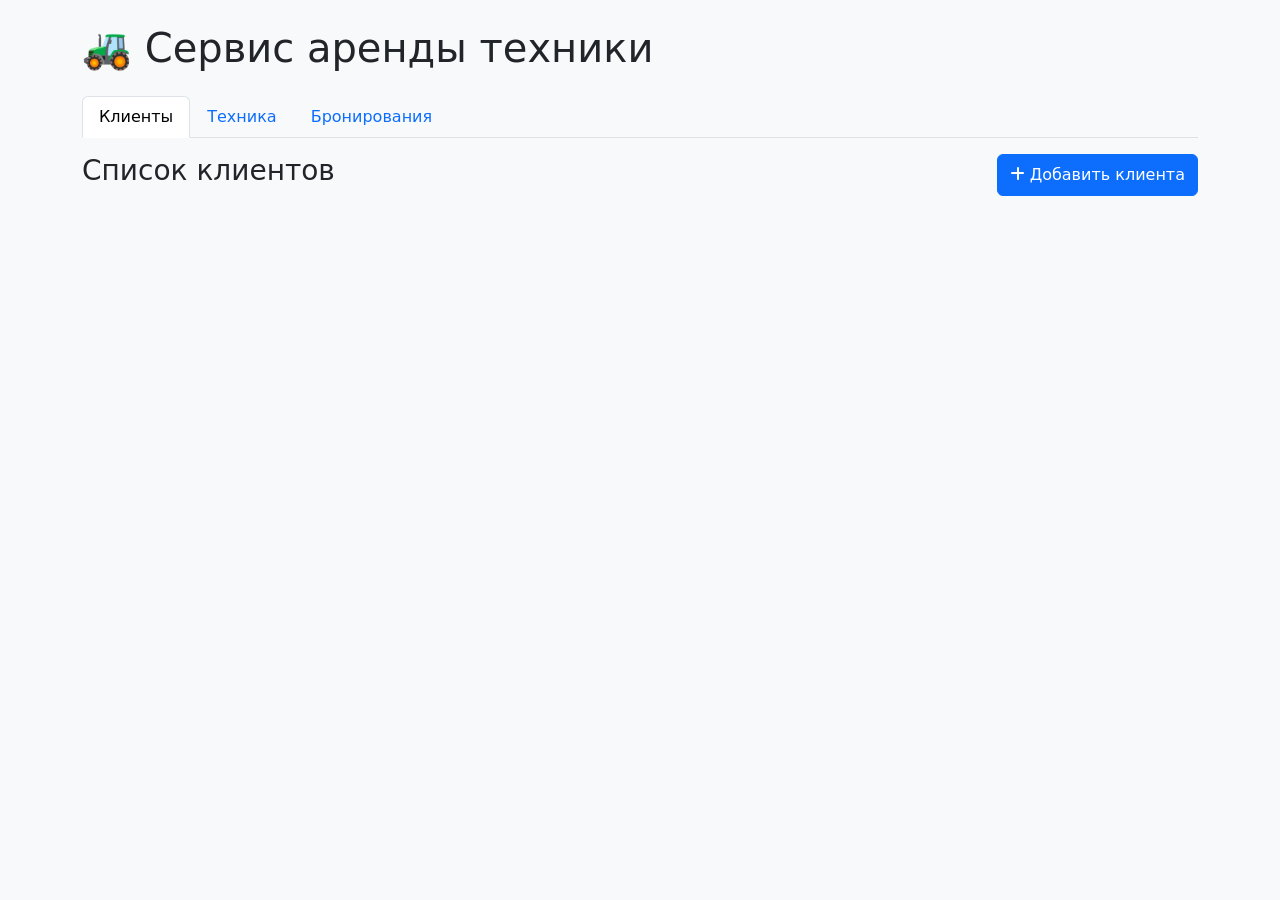
==== rental/wwwroot/index.html @ 5de3675b "something" ====
﻿<!DOCTYPE html>
<html lang="ru">
<head>
    <meta charset="UTF-8">
    <meta name="viewport" content="width=device-width, initial-scale=1.0">
    <title>Сервис аренды техники</title>
    <!-- Bootstrap CSS -->
    <link href="https://cdn.jsdelivr.net/npm/bootstrap@5.3.0/dist/css/bootstrap.min.css" rel="stylesheet">
    <link rel="stylesheet" href="https://cdnjs.cloudflare.com/ajax/libs/font-awesome/6.0.0/css/all.min.css">
    <link rel="stylesheet" href="style.css">
</head>
<body>
    <div class="container mt-4">
        <h1 class="mb-4">🚜 Сервис аренды техники</h1>

        <!-- Навигация вкладками -->
        <ul class="nav nav-tabs" id="mainTabs" role="tablist">
            <li class="nav-item" role="presentation">
                <button class="nav-link active" id="clients-tab" data-bs-toggle="tab" data-bs-target="#clients" type="button" role="tab">Клиенты</button>
            </li>
            <li class="nav-item" role="presentation">
                <button class="nav-link" id="equipment-tab" data-bs-toggle="tab" data-bs-target="#equipment" type="button" role="tab">Техника</button>
            </li>
            <li class="nav-item" role="presentation">
                <button class="nav-link" id="rentals-tab" data-bs-toggle="tab" data-bs-target="#rentals" type="button" role="tab">Бронирования</button>
            </li>
        </ul>

        <div class="tab-content mt-3">
            <!-- Вкладка Клиенты -->
            <div class="tab-pane fade show active" id="clients" role="tabpanel">
                <div class="d-flex justify-content-between mb-3">
                    <h3>Список клиентов</h3>
                    <button class="btn btn-primary" onclick="showClientForm()"><i class="fas fa-plus"></i> Добавить клиента</button>
                </div>
                <div id="clientsList"></div>
                <!-- Форма для клиента  -->
                <div id="clientFormContainer" style="display:none;" class="card p-3 mt-3">
                    <h5 id="clientFormTitle">Добавление клиента</h5>
                    <form id="clientForm">
                        <input type="hidden" id="clientId" value="0">
                        <div class="mb-2">
                            <label>Имя</label>
                            <input type="text" id="clientName" class="form-control" required>
                        </div>
                        <div class="mb-2">
                            <label>Телефон</label>
                            <input type="text" id="clientPhone" class="form-control" required>
                        </div>
                        <div class="mb-2">
                            <label>Email</label>
                            <input type="email" id="clientEmail" class="form-control">
                        </div>
                        <div class="mb-2">
                            <label>Паспортные данные</label>
                            <input type="text" id="clientPassport" class="form-control">
                        </div>
                        <button type="submit" class="btn btn-success">Сохранить</button>
                        <button type="button" class="btn btn-secondary" onclick="hideClientForm()">Отмена</button>
                    </form>
                </div>
            </div>

            <!-- Вкладка Техника -->
            <div class="tab-pane fade" id="equipment" role="tabpanel">
                <div class="d-flex justify-content-between mb-3">
                    <h3>Список техники</h3>
                    <button class="btn btn-primary" onclick="showEquipmentForm()"><i class="fas fa-plus"></i> Добавить технику</button>
                </div>
                <div id="equipmentList"></div>
                <!-- Форма для техники -->
                <div id="equipmentFormContainer" style="display:none;" class="card p-3 mt-3">
                    <h5 id="equipmentFormTitle">Добавление техники</h5>
                    <form id="equipmentForm">
                        <input type="hidden" id="equipmentId" value="0">
                        <div class="mb-2">
                            <label>Название</label>
                            <input type="text" id="equipmentName" class="form-control" required>
                        </div>
                        <div class="mb-2">
                            <label>Тип (ID)</label>
                            <input type="number" id="equipmentTypeId" class="form-control" required>
                        </div>
                        <div class="mb-2">
                            <label>Год выпуска</label>
                            <input type="number" id="equipmentYear" class="form-control" required>
                        </div>
                        <div class="mb-2">
                            <label>Стоимость аренды (час)</label>
                            <input type="number" step="0.01" id="equipmentRate" class="form-control" required>
                        </div>
                        <div class="mb-2">
                            <label>Статус</label>
                            <select id="equipmentStatus" class="form-control">
                                <option value="доступен">доступен</option>
                                <option value="в аренде">в аренде</option>
                                <option value="на обслуживании">на обслуживании</option>
                            </select>
                        </div>
                        <button type="submit" class="btn btn-success">Сохранить</button>
                        <button type="button" class="btn btn-secondary" onclick="hideEquipmentForm()">Отмена</button>
                    </form>
                </div>
            </div>

            <!-- Вкладка Бронирования -->
            <div class="tab-pane fade" id="rentals" role="tabpanel">
                <div class="d-flex justify-content-between mb-3">
                    <h3>Список бронирований</h3>
                    <button class="btn btn-primary" onclick="showRentalForm()"><i class="fas fa-plus"></i> Создать бронирование</button>
                </div>
                <div id="rentalsList"></div>
                <!-- Форма бронирования -->
                <div id="rentalFormContainer" style="display:none;" class="card p-3 mt-3">
                    <h5>Новое бронирование</h5>
                    <form id="rentalForm">
                        <div class="mb-2">
                            <label>Клиент (ID)</label>
                            <input type="number" id="rentalClientId" class="form-control" required>
                        </div>
                        <div class="mb-2">
                            <label>Техника (ID)</label>
                            <input type="number" id="rentalEquipmentId" class="form-control" required>
                        </div>
                        <div class="mb-2">
                            <label>Дата начала</label>
                            <input type="datetime-local" id="rentalStart" class="form-control" required>
                        </div>
                        <div class="mb-2">
                            <label>Дата окончания</label>
                            <input type="datetime-local" id="rentalEnd" class="form-control" required>
                        </div>
                        <button type="submit" class="btn btn-success">Сохранить</button>
                        <button type="button" class="btn btn-secondary" onclick="hideRentalForm()">Отмена</button>
                    </form>
                </div>
            </div>
        </div>
    </div>

    <script src="https://cdn.jsdelivr.net/npm/bootstrap@5.3.0/dist/js/bootstrap.bundle.min.js"></script>
    <script src="app.js"></script>
</body>
</html>
---- rental/wwwroot/style.css ----
﻿body {
    background-color: #f8f9fa;
}

.card {
    box-shadow: 0 0.5rem 1rem rgba(0,0,0,0.15);
}

#clientsList .list-group-item,
#equipmentList .list-group-item,
#rentalsList .list-group-item {
    display: flex;
    justify-content: space-between;
    align-items: center;
}
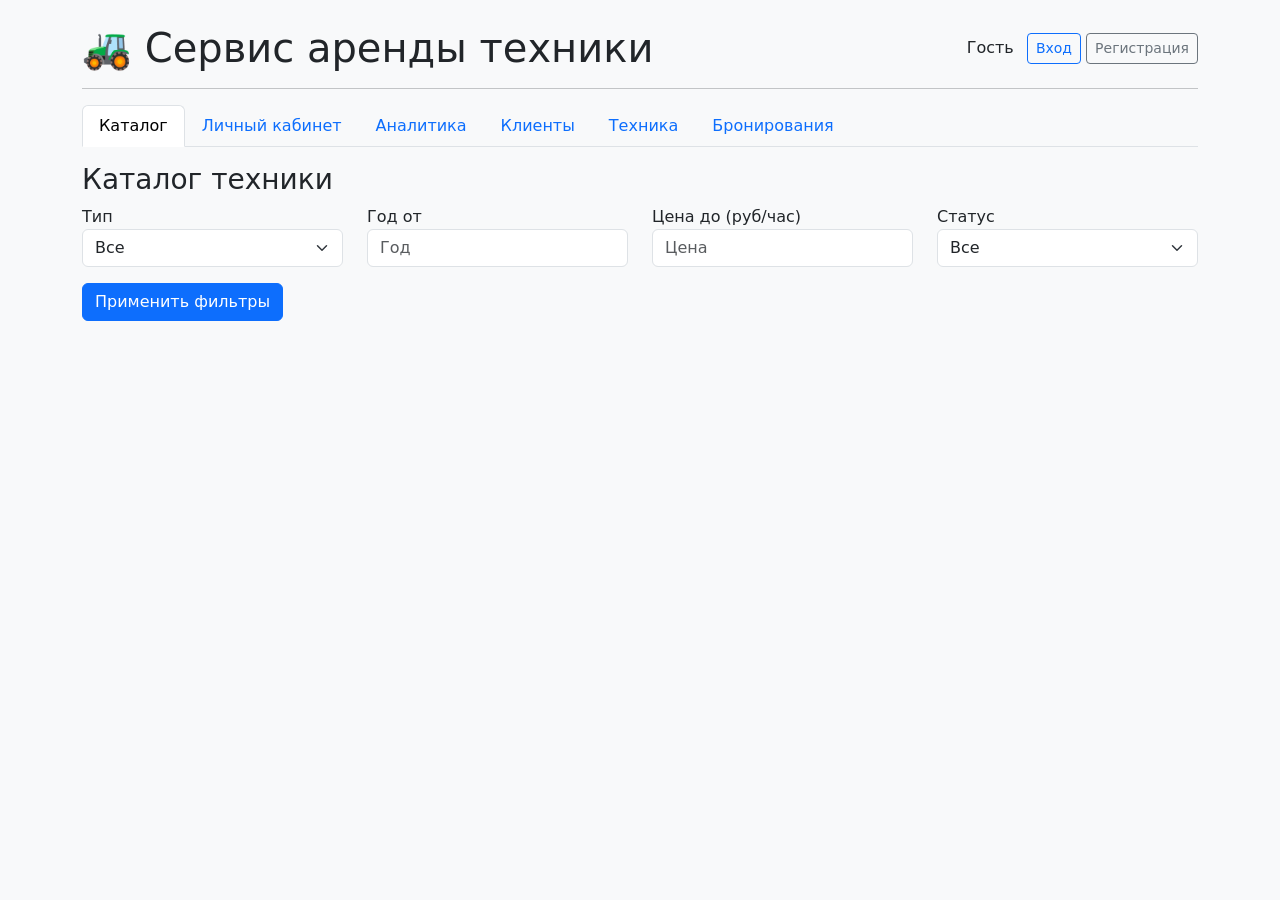
==== commit 8453108d: "Норм хтмл" ====
--- a/rental/wwwroot/index.html
+++ b/rental/wwwroot/index.html
@@ -11,30 +11,159 @@
 </head>
 <body>
     <div class="container mt-4">
-        <h1 class="mb-4">🚜 Сервис аренды техники</h1>
+        <!-- Шапка с кнопками входа -->
+        <div class="d-flex justify-content-between align-items-center">
+            <h1 class="mb-0">🚜 Сервис аренды техники</h1>
+            <div>
+                <span id="userStatus" class="me-2">Гость</span>
+                <button id="loginBtn" class="btn btn-outline-primary btn-sm" data-bs-toggle="modal" data-bs-target="#authModal">Вход</button>
+                <button id="registerBtn" class="btn btn-outline-secondary btn-sm" data-bs-toggle="modal" data-bs-target="#authModal">Регистрация</button>
+                <button id="logoutBtn" class="btn btn-outline-danger btn-sm d-none">Выйти</button>
+            </div>
+        </div>
+        <hr>
 
         <!-- Навигация вкладками -->
         <ul class="nav nav-tabs" id="mainTabs" role="tablist">
-            <li class="nav-item" role="presentation">
-                <button class="nav-link active" id="clients-tab" data-bs-toggle="tab" data-bs-target="#clients" type="button" role="tab">Клиенты</button>
-            </li>
-            <li class="nav-item" role="presentation">
+            <li class="nav-item">
+                <button class="nav-link active" id="catalog-tab" data-bs-toggle="tab" data-bs-target="#catalog" type="button" role="tab">Каталог</button>
+            </li>
+            <li class="nav-item">
+                <button class="nav-link" id="profile-tab" data-bs-toggle="tab" data-bs-target="#profile" type="button" role="tab">Личный кабинет</button>
+            </li>
+            <li class="nav-item">
+                <button class="nav-link" id="analytics-tab" data-bs-toggle="tab" data-bs-target="#analytics" type="button" role="tab">Аналитика</button>
+            </li>
+            <li class="nav-item">
+                <button class="nav-link" id="clients-tab" data-bs-toggle="tab" data-bs-target="#clients" type="button" role="tab">Клиенты</button>
+            </li>
+            <li class="nav-item">
                 <button class="nav-link" id="equipment-tab" data-bs-toggle="tab" data-bs-target="#equipment" type="button" role="tab">Техника</button>
             </li>
-            <li class="nav-item" role="presentation">
+            <li class="nav-item">
                 <button class="nav-link" id="rentals-tab" data-bs-toggle="tab" data-bs-target="#rentals" type="button" role="tab">Бронирования</button>
             </li>
         </ul>
 
         <div class="tab-content mt-3">
-            <!-- Вкладка Клиенты -->
-            <div class="tab-pane fade show active" id="clients" role="tabpanel">
+
+            <!-- ========== КАТАЛОГ ========== -->
+            <div class="tab-pane fade show active" id="catalog" role="tabpanel">
+                <h3>Каталог техники</h3>
+                <div class="row mb-3">
+                    <div class="col-md-3">
+                        <label>Тип</label>
+                        <select id="catalogType" class="form-select">
+                            <option value="">Все</option>
+                        </select>
+                    </div>
+                    <div class="col-md-3">
+                        <label>Год от</label>
+                        <input type="number" id="catalogYearFrom" class="form-control" placeholder="Год">
+                    </div>
+                    <div class="col-md-3">
+                        <label>Цена до (руб/час)</label>
+                        <input type="number" id="catalogPriceTo" class="form-control" placeholder="Цена">
+                    </div>
+                    <div class="col-md-3">
+                        <label>Статус</label>
+                        <select id="catalogStatus" class="form-select">
+                            <option value="">Все</option>
+                            <option value="доступен">доступен</option>
+                            <option value="в аренде">в аренде</option>
+                            <option value="на обслуживании">на обслуживании</option>
+                        </select>
+                    </div>
+                </div>
+                <button class="btn btn-primary" onclick="applyFilters()">Применить фильтры</button>
+                <div id="catalogResults" class="row mt-3"></div>
+            </div>
+
+            <!-- ========== ЛИЧНЫЙ КАБИНЕТ ========== -->
+            <div class="tab-pane fade" id="profile" role="tabpanel">
+                <h3>Личный кабинет</h3>
+                <div id="profileRentals"><p>Войдите, чтобы увидеть свои бронирования</p></div>
+                <hr>
+                <h5>Оплата бронирования</h5>
+                <form id="paymentForm" class="row g-2">
+                    <div class="col-md-3">
+                        <label>ID бронирования</label>
+                        <input type="number" id="paymentRentalId" class="form-control" required>
+                    </div>
+                    <div class="col-md-3">
+                        <label>Сумма</label>
+                        <input type="number" step="0.01" id="paymentAmount" class="form-control" required>
+                    </div>
+                    <div class="col-md-3">
+                        <label>Метод</label>
+                        <select id="paymentMethod" class="form-select">
+                            <option value="карта">Карта</option>
+                            <option value="наличные">Наличные</option>
+                        </select>
+                    </div>
+                    <div class="col-md-3 d-flex align-items-end">
+                        <button type="submit" class="btn btn-success w-100">Внести оплату</button>
+                    </div>
+                </form>
+                <hr>
+                <h5>Оценить технику</h5>
+                <form id="ratingForm" class="row g-2">
+                    <div class="col-md-4">
+                        <label>ID техники</label>
+                        <input type="number" id="ratingEquipmentId" class="form-control" required>
+                    </div>
+                    <div class="col-md-4">
+                        <label>Оценка (1–5)</label>
+                        <input type="number" id="ratingValue" class="form-control" min="1" max="5" required>
+                    </div>
+                    <div class="col-md-4 d-flex align-items-end">
+                        <button type="submit" class="btn btn-warning w-100">Оценить</button>
+                    </div>
+                </form>
+            </div>
+
+            <!-- ========== АНАЛИТИКА ========== -->
+            <div class="tab-pane fade" id="analytics" role="tabpanel">
+                <h3>Аналитика</h3>
+                <div class="row">
+                    <div class="col-md-6">
+                        <h5>ТОП-5 популярной техники</h5>
+                        <div id="topRated"></div>
+                    </div>
+                    <div class="col-md-6">
+                        <h5>Выручка за период</h5>
+                        <form id="revenueForm" class="row g-2">
+                            <div class="col-md-5">
+                                <label>Дата начала</label>
+                                <input type="date" id="revenueStart" class="form-control" required>
+                            </div>
+                            <div class="col-md-5">
+                                <label>Дата окончания</label>
+                                <input type="date" id="revenueEnd" class="form-control" required>
+                            </div>
+                            <div class="col-md-2 d-flex align-items-end">
+                                <button type="submit" class="btn btn-primary w-100">Показать</button>
+                            </div>
+                        </form>
+                        <div id="revenueResults" class="mt-2"></div>
+                    </div>
+                </div>
+                <hr>
+                <div class="row">
+                    <div class="col-md-6">
+                        <h5>Просроченное ТО</h5>
+                        <div id="overdueMaintenance"></div>
+                    </div>
+                </div>
+            </div>
+
+            <!-- ========== КЛИЕНТЫ (админ) ========== -->
+            <div class="tab-pane fade" id="clients" role="tabpanel">
                 <div class="d-flex justify-content-between mb-3">
                     <h3>Список клиентов</h3>
                     <button class="btn btn-primary" onclick="showClientForm()"><i class="fas fa-plus"></i> Добавить клиента</button>
                 </div>
                 <div id="clientsList"></div>
-                <!-- Форма для клиента  -->
                 <div id="clientFormContainer" style="display:none;" class="card p-3 mt-3">
                     <h5 id="clientFormTitle">Добавление клиента</h5>
                     <form id="clientForm">
@@ -61,14 +190,13 @@
                 </div>
             </div>
 
-            <!-- Вкладка Техника -->
+            <!-- ========== ТЕХНИКА (админ) ========== -->
             <div class="tab-pane fade" id="equipment" role="tabpanel">
                 <div class="d-flex justify-content-between mb-3">
                     <h3>Список техники</h3>
                     <button class="btn btn-primary" onclick="showEquipmentForm()"><i class="fas fa-plus"></i> Добавить технику</button>
                 </div>
                 <div id="equipmentList"></div>
-                <!-- Форма для техники -->
                 <div id="equipmentFormContainer" style="display:none;" class="card p-3 mt-3">
                     <h5 id="equipmentFormTitle">Добавление техники</h5>
                     <form id="equipmentForm">
@@ -103,14 +231,13 @@
                 </div>
             </div>
 
-            <!-- Вкладка Бронирования -->
+            <!-- ========== БРОНИРОВАНИЯ (админ) ========== -->
             <div class="tab-pane fade" id="rentals" role="tabpanel">
                 <div class="d-flex justify-content-between mb-3">
                     <h3>Список бронирований</h3>
                     <button class="btn btn-primary" onclick="showRentalForm()"><i class="fas fa-plus"></i> Создать бронирование</button>
                 </div>
                 <div id="rentalsList"></div>
-                <!-- Форма бронирования -->
                 <div id="rentalFormContainer" style="display:none;" class="card p-3 mt-3">
                     <h5>Новое бронирование</h5>
                     <form id="rentalForm">
@@ -134,6 +261,61 @@
                         <button type="button" class="btn btn-secondary" onclick="hideRentalForm()">Отмена</button>
                     </form>
                 </div>
+            </div>
+
+        </div><!-- /tab-content -->
+    </div><!-- /container -->
+    <!-- Модальное окно для входа/регистрации -->
+    <div class="modal fade" id="authModal" tabindex="-1" aria-hidden="true">
+        <div class="modal-dialog">
+            <div class="modal-content">
+                <div class="modal-header">
+                    <h5 class="modal-title" id="authModalLabel">Вход</h5>
+                    <button type="button" class="btn-close" data-bs-dismiss="modal"></button>
+                </div>
+                <div class="modal-body">
+                    <form id="authForm">
+                        <div id="authMode" class="mb-2">
+                            <span id="authToggle" class="text-primary" style="cursor:pointer;">Нет аккаунта? Зарегистрироваться</span>
+                        </div>
+                        <div class="mb-2">
+                            <label>Имя пользователя</label>
+                            <input type="text" id="authUsername" class="form-control" required>
+                        </div>
+                        <div class="mb-2">
+                            <label>Пароль</label>
+                            <input type="password" id="authPassword" class="form-control" required>
+                        </div>
+                        <div id="registerFields" style="display:none;">
+                            <div class="mb-2">
+                                <label>Полное имя</label>
+                                <input type="text" id="authName" class="form-control">
+                            </div>
+                            <div class="mb-2">
+                                <label>Телефон</label>
+                                <input type="text" id="authPhone" class="form-control">
+                            </div>
+                            <div class="mb-2">
+                                <label>Email</label>
+                                <input type="email" id="authEmail" class="form-control">
+                            </div>
+                        </div>
+                        <button type="submit" class="btn btn-primary w-100">Войти</button>
+                    </form>
+                </div>
+            </div>
+        </div>
+    </div>
+
+    <!-- Модальное окно для деталей техники -->
+    <div class="modal fade" id="equipmentModal" tabindex="-1" aria-hidden="true">
+        <div class="modal-dialog modal-lg">
+            <div class="modal-content">
+                <div class="modal-header">
+                    <h5 class="modal-title" id="equipmentModalLabel">Детали техники</h5>
+                    <button type="button" class="btn-close" data-bs-dismiss="modal"></button>
+                </div>
+                <div class="modal-body" id="equipmentModalBody"></div>
             </div>
         </div>
     </div>
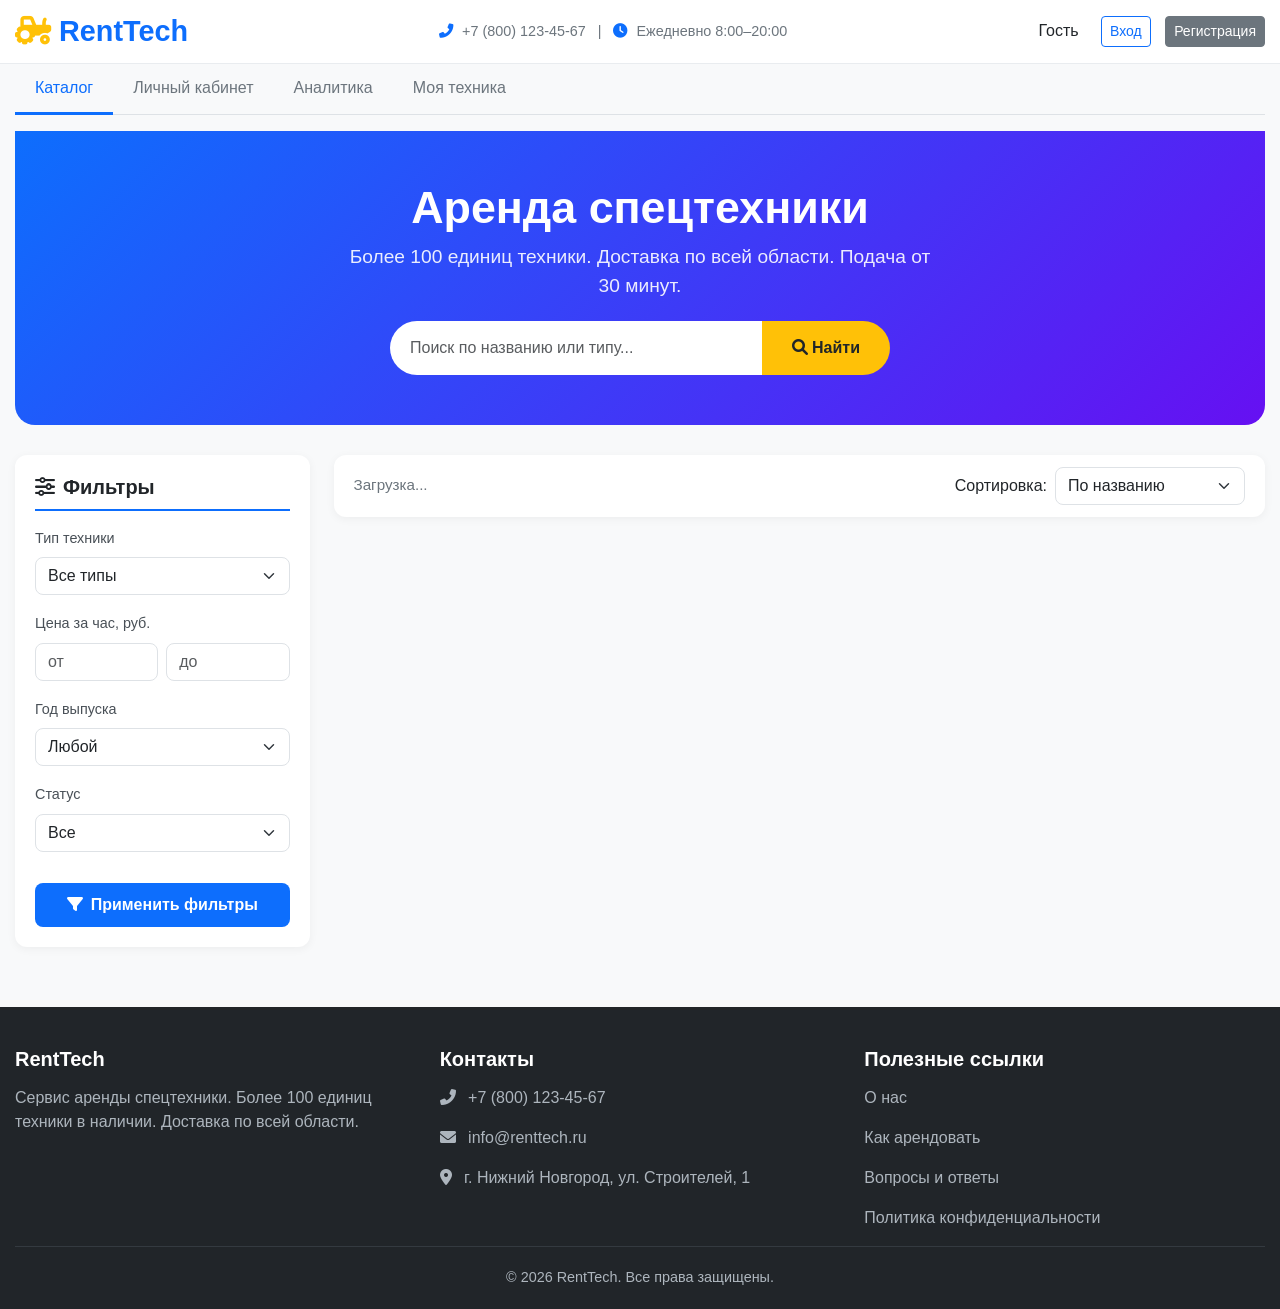
==== commit 779da7a5: "чуть дизайна" ====
--- a/rental/wwwroot/index.html
+++ b/rental/wwwroot/index.html
@@ -3,269 +3,684 @@
 <head>
     <meta charset="UTF-8">
     <meta name="viewport" content="width=device-width, initial-scale=1.0">
-    <title>Сервис аренды техники</title>
-    <!-- Bootstrap CSS -->
+    <title>Аренда спецтехники — RentTech</title>
+    <!-- Bootstrap 5 -->
     <link href="https://cdn.jsdelivr.net/npm/bootstrap@5.3.0/dist/css/bootstrap.min.css" rel="stylesheet">
+    <!-- Font Awesome 6 -->
     <link rel="stylesheet" href="https://cdnjs.cloudflare.com/ajax/libs/font-awesome/6.0.0/css/all.min.css">
-    <link rel="stylesheet" href="style.css">
+    <style>
+        /* ===== Общие стили ===== */
+        html, body {
+            height: 100%;
+            margin: 0;
+        }
+
+        body {
+            background-color: #f8f9fa;
+            font-family: 'Segoe UI', Tahoma, Geneva, Verdana, sans-serif;
+            display: flex;
+            flex-direction: column;
+            min-height: 100vh;
+        }
+
+        .content-wrapper {
+            flex: 1 0 auto;
+        }
+
+        .container-custom {
+            max-width: 1400px;
+            margin: 0 auto;
+            padding: 0 15px;
+        }
+        /* ===== Шапка ===== */
+        .header-top {
+            background: #ffffff;
+            border-bottom: 1px solid #e9ecef;
+            padding: 10px 0;
+        }
+
+            .header-top .logo {
+                font-size: 1.8rem;
+                font-weight: 700;
+                color: #0d6efd;
+                text-decoration: none;
+            }
+
+                .header-top .logo i {
+                    color: #ffc107;
+                }
+
+            .header-top .contact-info {
+                font-size: 0.9rem;
+                color: #6c757d;
+            }
+
+                .header-top .contact-info i {
+                    margin-right: 5px;
+                    color: #0d6efd;
+                }
+
+            .header-top .auth-buttons .btn {
+                margin-left: 10px;
+            }
+
+            .header-top .auth-buttons .btn-outline-primary {
+                border-color: #0d6efd;
+                color: #0d6efd;
+            }
+
+                .header-top .auth-buttons .btn-outline-primary:hover {
+                    background: #0d6efd;
+                    color: #fff;
+                }
+        /* ===== Баннер ===== */
+        .banner {
+            background: linear-gradient(135deg, #0d6efd 0%, #6610f2 100%);
+            color: #fff;
+            padding: 50px 0;
+            border-radius: 0 0 20px 20px;
+            margin-bottom: 30px;
+            text-align: center;
+        }
+
+            .banner h1 {
+                font-size: 2.8rem;
+                font-weight: 700;
+            }
+
+            .banner p {
+                font-size: 1.2rem;
+                opacity: 0.9;
+                max-width: 600px;
+                margin: 0 auto 20px;
+            }
+
+            .banner .search-box {
+                max-width: 500px;
+                margin: 0 auto;
+            }
+
+                .banner .search-box .input-group {
+                    border-radius: 50px;
+                    overflow: hidden;
+                }
+
+                .banner .search-box .form-control {
+                    border: none;
+                    padding: 15px 20px;
+                }
+
+                .banner .search-box .btn {
+                    background: #ffc107;
+                    border: none;
+                    color: #212529;
+                    padding: 15px 30px;
+                    font-weight: 600;
+                }
+
+                    .banner .search-box .btn:hover {
+                        background: #e0a800;
+                    }
+        /* ===== Фильтры и каталог ===== */
+        .filter-sidebar {
+            background: #ffffff;
+            border-radius: 12px;
+            padding: 20px;
+            box-shadow: 0 2px 10px rgba(0,0,0,0.05);
+            margin-bottom: 20px;
+        }
+
+            .filter-sidebar h5 {
+                font-weight: 600;
+                margin-bottom: 15px;
+                color: #212529;
+                border-bottom: 2px solid #0d6efd;
+                padding-bottom: 10px;
+            }
+
+            .filter-sidebar .form-label {
+                font-weight: 500;
+                font-size: 0.9rem;
+                color: #495057;
+            }
+
+            .filter-sidebar .form-select,
+            .filter-sidebar .form-control {
+                border-radius: 8px;
+                border: 1px solid #dee2e6;
+            }
+
+            .filter-sidebar .btn-filter {
+                width: 100%;
+                background: #0d6efd;
+                color: #fff;
+                border: none;
+                border-radius: 8px;
+                padding: 10px;
+                font-weight: 600;
+                margin-top: 15px;
+            }
+
+                .filter-sidebar .btn-filter:hover {
+                    background: #0b5ed7;
+                }
+
+        .sort-bar {
+            display: flex;
+            justify-content: space-between;
+            align-items: center;
+            background: #ffffff;
+            padding: 12px 20px;
+            border-radius: 12px;
+            box-shadow: 0 2px 10px rgba(0,0,0,0.05);
+            margin-bottom: 20px;
+        }
+
+            .sort-bar .count {
+                font-size: 0.95rem;
+                color: #6c757d;
+            }
+
+            .sort-bar .sort-select {
+                width: auto;
+                border-radius: 8px;
+                border: 1px solid #dee2e6;
+                padding: 6px 12px;
+            }
+        /* ===== Карточки техники ===== */
+        .equipment-card {
+            background: #ffffff;
+            border-radius: 12px;
+            box-shadow: 0 2px 10px rgba(0,0,0,0.06);
+            transition: transform 0.2s, box-shadow 0.2s;
+            height: 100%;
+            display: flex;
+            flex-direction: column;
+            overflow: hidden;
+        }
+
+            .equipment-card:hover {
+                transform: translateY(-5px);
+                box-shadow: 0 8px 25px rgba(0,0,0,0.12);
+            }
+
+            .equipment-card .card-img-top {
+                width: 100%;
+                height: 200px;
+                object-fit: cover;
+                background: #e9ecef;
+            }
+
+            .equipment-card .card-body {
+                padding: 20px;
+                flex: 1;
+                display: flex;
+                flex-direction: column;
+            }
+
+            .equipment-card .card-title {
+                font-weight: 700;
+                font-size: 1.1rem;
+                color: #212529;
+                margin-bottom: 8px;
+            }
+
+            .equipment-card .card-text {
+                font-size: 0.9rem;
+                color: #6c757d;
+                flex: 1;
+            }
+
+                .equipment-card .card-text i {
+                    width: 20px;
+                    color: #0d6efd;
+                }
+
+            .equipment-card .price-block {
+                display: flex;
+                justify-content: space-between;
+                align-items: center;
+                margin-top: 15px;
+                border-top: 1px solid #e9ecef;
+                padding-top: 15px;
+            }
+
+                .equipment-card .price-block .price {
+                    font-weight: 700;
+                    color: #0d6efd;
+                    font-size: 1.2rem;
+                }
+
+                    .equipment-card .price-block .price small {
+                        font-weight: 400;
+                        font-size: 0.8rem;
+                        color: #6c757d;
+                    }
+
+            .equipment-card .btn-group-card {
+                display: flex;
+                gap: 8px;
+                margin-top: 12px;
+            }
+
+                .equipment-card .btn-group-card .btn {
+                    flex: 1;
+                    border-radius: 8px;
+                    font-size: 0.85rem;
+                    padding: 6px 0;
+                }
+
+                .equipment-card .btn-group-card .btn-outline-primary {
+                    border-color: #0d6efd;
+                    color: #0d6efd;
+                }
+
+                    .equipment-card .btn-group-card .btn-outline-primary:hover {
+                        background: #0d6efd;
+                        color: #fff;
+                    }
+
+                .equipment-card .btn-group-card .btn-success {
+                    background: #198754;
+                    border: none;
+                }
+
+                    .equipment-card .btn-group-card .btn-success:hover {
+                        background: #157347;
+                    }
+
+                    .equipment-card .btn-group-card .btn-success:disabled {
+                        opacity: 0.5;
+                        cursor: not-allowed;
+                    }
+        /* ===== Вкладки ===== */
+        .nav-tabs .nav-link {
+            border: none;
+            color: #6c757d;
+            font-weight: 500;
+            padding: 12px 20px;
+        }
+
+            .nav-tabs .nav-link.active {
+                color: #0d6efd;
+                background: transparent;
+                border-bottom: 3px solid #0d6efd;
+            }
+
+            .nav-tabs .nav-link:hover {
+                color: #0d6efd;
+            }
+        /* ===== Списки в других вкладках ===== */
+        .list-group-item {
+            border-radius: 8px !important;
+            margin-bottom: 8px;
+            box-shadow: 0 1px 3px rgba(0,0,0,0.05);
+        }
+        /* ===== Футер ===== */
+        .footer {
+            flex-shrink: 0;
+            background: #212529;
+            color: #adb5bd;
+            padding: 40px 0 20px;
+            margin-top: 40px;
+        }
+
+            .footer h5 {
+                color: #fff;
+                font-weight: 600;
+                margin-bottom: 15px;
+            }
+
+            .footer a {
+                color: #adb5bd;
+                text-decoration: none;
+            }
+
+                .footer a:hover {
+                    color: #fff;
+                }
+
+            .footer .copyright {
+                border-top: 1px solid #343a40;
+                padding-top: 20px;
+                text-align: center;
+                font-size: 0.9rem;
+            }
+        /* ===== Модалки ===== */
+        .modal-content {
+            border-radius: 16px;
+        }
+
+        .modal-header {
+            border-bottom: 0;
+        }
+
+        .modal-footer {
+            border-top: 0;
+        }
+
+        #authToggle {
+            cursor: pointer;
+            color: #0d6efd;
+        }
+
+            #authToggle:hover {
+                text-decoration: underline;
+            }
+        /* ===== Адаптив ===== */
+        @media (max-width: 768px) {
+            .banner h1 {
+                font-size: 2rem;
+            }
+
+            .banner p {
+                font-size: 1rem;
+            }
+
+            .sort-bar {
+                flex-wrap: wrap;
+                gap: 10px;
+            }
+
+            .filter-sidebar {
+                margin-bottom: 20px;
+            }
+
+            .equipment-card .card-img-top {
+                height: 160px;
+            }
+        }
+    </style>
 </head>
 <body>
-    <div class="container mt-4">
-        <!-- Шапка с кнопками входа -->
-        <div class="d-flex justify-content-between align-items-center">
-            <h1 class="mb-0">🚜 Сервис аренды техники</h1>
-            <div>
-                <span id="userStatus" class="me-2">Гость</span>
-                <button id="loginBtn" class="btn btn-outline-primary btn-sm" data-bs-toggle="modal" data-bs-target="#authModal">Вход</button>
-                <button id="registerBtn" class="btn btn-outline-secondary btn-sm" data-bs-toggle="modal" data-bs-target="#authModal">Регистрация</button>
-                <button id="logoutBtn" class="btn btn-outline-danger btn-sm d-none">Выйти</button>
+
+    <!-- ======== ОБЁРТКА ДЛЯ КОНТЕНТА ======== -->
+    <div class="content-wrapper">
+
+        <!-- ======== ШАПКА ======== -->
+        <header class="header-top">
+            <div class="container-custom d-flex flex-wrap align-items-center justify-content-between">
+                <a href="#" class="logo">
+                    <i class="fas fa-tractor"></i> RentTech
+                </a>
+                <div class="contact-info d-none d-md-block">
+                    <i class="fas fa-phone-alt"></i> +7 (800) 123-45-67
+                    <span class="mx-2">|</span>
+                    <i class="fas fa-clock"></i> Ежедневно 8:00–20:00
+                </div>
+                <div class="auth-buttons">
+                    <span id="userStatus" class="me-2">Гость</span>
+                    <button id="loginBtn" class="btn btn-outline-primary btn-sm" onclick="openAuthModal('login')">Вход</button>
+                    <button id="registerBtn" class="btn btn-secondary btn-sm" onclick="openAuthModal('register')">Регистрация</button>
+                    <button id="logoutBtn" class="btn btn-outline-danger btn-sm d-none" onclick="logout()">Выйти</button>
+                </div>
             </div>
-        </div>
-        <hr>
-
-        <!-- Навигация вкладками -->
-        <ul class="nav nav-tabs" id="mainTabs" role="tablist">
-            <li class="nav-item">
-                <button class="nav-link active" id="catalog-tab" data-bs-toggle="tab" data-bs-target="#catalog" type="button" role="tab">Каталог</button>
-            </li>
-            <li class="nav-item">
-                <button class="nav-link" id="profile-tab" data-bs-toggle="tab" data-bs-target="#profile" type="button" role="tab">Личный кабинет</button>
-            </li>
-            <li class="nav-item">
-                <button class="nav-link" id="analytics-tab" data-bs-toggle="tab" data-bs-target="#analytics" type="button" role="tab">Аналитика</button>
-            </li>
-            <li class="nav-item">
-                <button class="nav-link" id="clients-tab" data-bs-toggle="tab" data-bs-target="#clients" type="button" role="tab">Клиенты</button>
-            </li>
-            <li class="nav-item">
-                <button class="nav-link" id="equipment-tab" data-bs-toggle="tab" data-bs-target="#equipment" type="button" role="tab">Техника</button>
-            </li>
-            <li class="nav-item">
-                <button class="nav-link" id="rentals-tab" data-bs-toggle="tab" data-bs-target="#rentals" type="button" role="tab">Бронирования</button>
-            </li>
-        </ul>
-
-        <div class="tab-content mt-3">
-
-            <!-- ========== КАТАЛОГ ========== -->
-            <div class="tab-pane fade show active" id="catalog" role="tabpanel">
-                <h3>Каталог техники</h3>
-                <div class="row mb-3">
-                    <div class="col-md-3">
-                        <label>Тип</label>
-                        <select id="catalogType" class="form-select">
-                            <option value="">Все</option>
-                        </select>
+        </header>
+
+        <!-- ======== ВКЛАДКИ ======== -->
+        <div class="container-custom">
+            <ul class="nav nav-tabs" id="mainTabs" role="tablist">
+                <li class="nav-item"><button class="nav-link active" id="catalog-tab" data-bs-toggle="tab" data-bs-target="#catalog" type="button" role="tab">Каталог</button></li>
+                <li class="nav-item"><button class="nav-link" id="profile-tab" data-bs-toggle="tab" data-bs-target="#profile" type="button" role="tab">Личный кабинет</button></li>
+                <li class="nav-item"><button class="nav-link" id="analytics-tab" data-bs-toggle="tab" data-bs-target="#analytics" type="button" role="tab">Аналитика</button></li>
+                <li class="nav-item"><button class="nav-link" id="myEquipment-tab" data-bs-toggle="tab" data-bs-target="#myEquipment" type="button" role="tab">Моя техника</button></li>
+                <!-- Админские вкладки -->
+                <li class="nav-item admin-tab"><button class="nav-link" id="clients-tab" data-bs-toggle="tab" data-bs-target="#clients" type="button" role="tab">Клиенты</button></li>
+                <li class="nav-item admin-tab"><button class="nav-link" id="equipment-tab" data-bs-toggle="tab" data-bs-target="#equipment" type="button" role="tab">Техника</button></li>
+                <li class="nav-item admin-tab"><button class="nav-link" id="rentals-tab" data-bs-toggle="tab" data-bs-target="#rentals" type="button" role="tab">Бронирования</button></li>
+            </ul>
+
+            <div class="tab-content mt-3">
+
+                <!-- ==================== КАТАЛОГ ==================== -->
+                <div class="tab-pane fade show active" id="catalog" role="tabpanel">
+                    <div class="banner">
+                        <h1>Аренда спецтехники</h1>
+                        <p>Более 100 единиц техники. Доставка по всей области. Подача от 30 минут.</p>
+                        <div class="search-box">
+                            <div class="input-group">
+                                <input type="text" id="searchInput" class="form-control" placeholder="Поиск по названию или типу...">
+                                <button class="btn" onclick="applyFilters()"><i class="fas fa-search"></i> Найти</button>
+                            </div>
+                        </div>
                     </div>
-                    <div class="col-md-3">
-                        <label>Год от</label>
-                        <input type="number" id="catalogYearFrom" class="form-control" placeholder="Год">
-                    </div>
-                    <div class="col-md-3">
-                        <label>Цена до (руб/час)</label>
-                        <input type="number" id="catalogPriceTo" class="form-control" placeholder="Цена">
-                    </div>
-                    <div class="col-md-3">
-                        <label>Статус</label>
-                        <select id="catalogStatus" class="form-select">
-                            <option value="">Все</option>
-                            <option value="доступен">доступен</option>
-                            <option value="в аренде">в аренде</option>
-                            <option value="на обслуживании">на обслуживании</option>
-                        </select>
+
+                    <div class="row">
+                        <div class="col-lg-3 col-md-4">
+                            <div class="filter-sidebar">
+                                <h5><i class="fas fa-sliders-h me-2"></i>Фильтры</h5>
+                                <div class="mb-3">
+                                    <label class="form-label">Тип техники</label>
+                                    <select class="form-select" id="filterType">
+                                        <option value="">Все типы</option>
+                                    </select>
+                                </div>
+                                <div class="mb-3">
+                                    <label class="form-label">Цена за час, руб.</label>
+                                    <div class="row g-2">
+                                        <div class="col-6">
+                                            <input type="number" class="form-control" placeholder="от" id="priceFrom">
+                                        </div>
+                                        <div class="col-6">
+                                            <input type="number" class="form-control" placeholder="до" id="priceTo">
+                                        </div>
+                                    </div>
+                                </div>
+                                <div class="mb-3">
+                                    <label class="form-label">Год выпуска</label>
+                                    <select class="form-select" id="filterYear">
+                                        <option value="">Любой</option>
+                                        <option value="2020">2020 и новее</option>
+                                        <option value="2018">2018 и новее</option>
+                                        <option value="2015">2015 и новее</option>
+                                    </select>
+                                </div>
+                                <div class="mb-3">
+                                    <label class="form-label">Статус</label>
+                                    <select class="form-select" id="filterStatus">
+                                        <option value="">Все</option>
+                                        <option value="доступен">Доступен</option>
+                                        <option value="в аренде">В аренде</option>
+                                        <option value="на обслуживании">На обслуживании</option>
+                                    </select>
+                                </div>
+                                <button class="btn-filter" onclick="applyFilters()"><i class="fas fa-filter me-2"></i>Применить фильтры</button>
+                            </div>
+                        </div>
+
+                        <div class="col-lg-9 col-md-8">
+                            <div class="sort-bar">
+                                <span class="count" id="resultCount">Загрузка...</span>
+                                <div class="d-flex align-items-center gap-2">
+                                    <label class="form-label mb-0">Сортировка:</label>
+                                    <select class="form-select sort-select" id="sortSelect">
+                                        <option value="name">По названию</option>
+                                        <option value="price_asc">По возрастанию цены</option>
+                                        <option value="price_desc">По убыванию цены</option>
+                                        <option value="year">По году</option>
+                                    </select>
+                                </div>
+                            </div>
+                            <div class="row" id="catalogGrid"></div>
+                            <nav>
+                                <ul class="pagination justify-content-center mt-3" id="pagination"></ul>
+                            </nav>
+                        </div>
                     </div>
                 </div>
-                <button class="btn btn-primary" onclick="applyFilters()">Применить фильтры</button>
-                <div id="catalogResults" class="row mt-3"></div>
-            </div>
-
-            <!-- ========== ЛИЧНЫЙ КАБИНЕТ ========== -->
-            <div class="tab-pane fade" id="profile" role="tabpanel">
-                <h3>Личный кабинет</h3>
-                <div id="profileRentals"><p>Войдите, чтобы увидеть свои бронирования</p></div>
-                <hr>
-                <h5>Оплата бронирования</h5>
-                <form id="paymentForm" class="row g-2">
-                    <div class="col-md-3">
-                        <label>ID бронирования</label>
-                        <input type="number" id="paymentRentalId" class="form-control" required>
+
+                <!-- ==================== ЛИЧНЫЙ КАБИНЕТ ==================== -->
+                <div class="tab-pane fade" id="profile" role="tabpanel">
+                    <h3>Личный кабинет</h3>
+                    <div id="profileRentals"><p>Войдите, чтобы увидеть свои бронирования</p></div>
+                    <hr>
+                    <h5>Оплата бронирования</h5>
+                    <form id="paymentForm" class="row g-2">
+                        <div class="col-md-4">
+                            <label>Выберите бронирование</label>
+                            <select id="paymentRentalId" class="form-select" required>
+                                <option value="">-- Загрузка... --</option>
+                            </select>
+                        </div>
+                        <div class="col-md-3">
+                            <label>Сумма</label>
+                            <input type="number" step="0.01" id="paymentAmount" class="form-control" required>
+                        </div>
+                        <div class="col-md-3">
+                            <label>Метод</label>
+                            <select id="paymentMethod" class="form-select">
+                                <option value="карта">Карта</option>
+                                <option value="наличные">Наличные</option>
+                            </select>
+                        </div>
+                        <div class="col-md-2 d-flex align-items-end">
+                            <button type="submit" class="btn btn-success w-100">Внести оплату</button>
+                        </div>
+                    </form>
+                    <hr>
+                    <h5>Оценить технику</h5>
+                    <form id="ratingForm" class="row g-2">
+                        <div class="col-md-4">
+                            <label>Выберите технику</label>
+                            <select id="ratingEquipmentId" class="form-select" required>
+                                <option value="">-- Загрузка... --</option>
+                            </select>
+                        </div>
+                        <div class="col-md-4">
+                            <label>Оценка (1–5)</label>
+                            <input type="number" id="ratingValue" class="form-control" min="1" max="5" required>
+                        </div>
+                        <div class="col-md-4 d-flex align-items-end">
+                            <button type="submit" class="btn btn-warning w-100">Оценить</button>
+                        </div>
+                    </form>
+                </div>
+
+                <!-- ==================== АНАЛИТИКА ==================== -->
+                <div class="tab-pane fade" id="analytics" role="tabpanel">
+                    <h3>Аналитика</h3>
+                    <div class="row">
+                        <div class="col-md-6">
+                            <h5>ТОП-5 популярной техники</h5>
+                            <div id="topRated"></div>
+                        </div>
+                        <div class="col-md-6">
+                            <h5>Выручка за период</h5>
+                            <form id="revenueForm" class="row g-2">
+                                <div class="col-md-5">
+                                    <label>Дата начала</label>
+                                    <input type="date" id="revenueStart" class="form-control" required>
+                                </div>
+                                <div class="col-md-5">
+                                    <label>Дата окончания</label>
+                                    <input type="date" id="revenueEnd" class="form-control" required>
+                                </div>
+                                <div class="col-md-2 d-flex align-items-end">
+                                    <button type="submit" class="btn btn-primary w-100">Показать</button>
+                                </div>
+                            </form>
+                            <div id="revenueResults" class="mt-2"></div>
+                        </div>
                     </div>
-                    <div class="col-md-3">
-                        <label>Сумма</label>
-                        <input type="number" step="0.01" id="paymentAmount" class="form-control" required>
-                    </div>
-                    <div class="col-md-3">
-                        <label>Метод</label>
-                        <select id="paymentMethod" class="form-select">
-                            <option value="карта">Карта</option>
-                            <option value="наличные">Наличные</option>
-                        </select>
-                    </div>
-                    <div class="col-md-3 d-flex align-items-end">
-                        <button type="submit" class="btn btn-success w-100">Внести оплату</button>
-                    </div>
-                </form>
-                <hr>
-                <h5>Оценить технику</h5>
-                <form id="ratingForm" class="row g-2">
-                    <div class="col-md-4">
-                        <label>ID техники</label>
-                        <input type="number" id="ratingEquipmentId" class="form-control" required>
-                    </div>
-                    <div class="col-md-4">
-                        <label>Оценка (1–5)</label>
-                        <input type="number" id="ratingValue" class="form-control" min="1" max="5" required>
-                    </div>
-                    <div class="col-md-4 d-flex align-items-end">
-                        <button type="submit" class="btn btn-warning w-100">Оценить</button>
-                    </div>
-                </form>
-            </div>
-
-            <!-- ========== АНАЛИТИКА ========== -->
-            <div class="tab-pane fade" id="analytics" role="tabpanel">
-                <h3>Аналитика</h3>
-                <div class="row">
-                    <div class="col-md-6">
-                        <h5>ТОП-5 популярной техники</h5>
-                        <div id="topRated"></div>
-                    </div>
-                    <div class="col-md-6">
-                        <h5>Выручка за период</h5>
-                        <form id="revenueForm" class="row g-2">
-                            <div class="col-md-5">
-                                <label>Дата начала</label>
-                                <input type="date" id="revenueStart" class="form-control" required>
-                            </div>
-                            <div class="col-md-5">
-                                <label>Дата окончания</label>
-                                <input type="date" id="revenueEnd" class="form-control" required>
-                            </div>
-                            <div class="col-md-2 d-flex align-items-end">
-                                <button type="submit" class="btn btn-primary w-100">Показать</button>
-                            </div>
-                        </form>
-                        <div id="revenueResults" class="mt-2"></div>
+                    <hr>
+                    <div class="row">
+                        <div class="col-md-6">
+                            <h5>Просроченное ТО</h5>
+                            <div id="overdueMaintenance"></div>
+                        </div>
                     </div>
                 </div>
-                <hr>
-                <div class="row">
-                    <div class="col-md-6">
-                        <h5>Просроченное ТО</h5>
-                        <div id="overdueMaintenance"></div>
+
+                <!-- ==================== МОЯ ТЕХНИКА ==================== -->
+                <div class="tab-pane fade" id="myEquipment" role="tabpanel">
+                    <div class="d-flex justify-content-between mb-3">
+                        <h3>Моя техника</h3>
+                        <button class="btn btn-primary" onclick="showMyEquipmentForm()"><i class="fas fa-plus"></i> Добавить технику</button>
+                    </div>
+                    <div id="myEquipmentList"></div>
+                    <div id="myEquipmentFormContainer" style="display:none;" class="card p-3 mt-3">
+                        <h5 id="myEquipmentFormTitle">Добавление техники</h5>
+                        <form id="myEquipmentForm">
+                            <input type="hidden" id="myEquipmentId" value="0">
+                            <div class="mb-2"><label>Название</label><input type="text" id="myEquipmentName" class="form-control" required></div>
+                            <div class="mb-2"><label>Тип</label><select id="myEquipmentTypeId" class="form-select" required><option value="">Выберите тип</option></select></div>
+                            <div class="mb-2"><label>Год выпуска</label><input type="number" id="myEquipmentYear" class="form-control" required></div>
+                            <div class="mb-2"><label>Стоимость аренды (час)</label><input type="number" step="0.01" id="myEquipmentRate" class="form-control" required></div>
+                            <div class="mb-2"><label>Статус</label><select id="myEquipmentStatus" class="form-select"><option value="доступен">доступен</option><option value="в аренде">в аренде</option><option value="на обслуживании">на обслуживании</option></select></div>
+                            <button type="submit" class="btn btn-success">Сохранить</button>
+                            <button type="button" class="btn btn-secondary" onclick="hideMyEquipmentForm()">Отмена</button>
+                        </form>
                     </div>
                 </div>
-            </div>
-
-            <!-- ========== КЛИЕНТЫ (админ) ========== -->
-            <div class="tab-pane fade" id="clients" role="tabpanel">
-                <div class="d-flex justify-content-between mb-3">
-                    <h3>Список клиентов</h3>
-                    <button class="btn btn-primary" onclick="showClientForm()"><i class="fas fa-plus"></i> Добавить клиента</button>
+
+                <!-- ==================== КЛИЕНТЫ (админ) ==================== -->
+                <div class="tab-pane fade" id="clients" role="tabpanel">
+                    <div class="d-flex justify-content-between mb-3">
+                        <h3>Список клиентов</h3>
+                        <button class="btn btn-primary" onclick="showClientForm()"><i class="fas fa-plus"></i> Добавить клиента</button>
+                    </div>
+                    <div id="clientsList"></div>
+                    <div id="clientFormContainer" style="display:none;" class="card p-3 mt-3">
+                        <h5 id="clientFormTitle">Добавление клиента</h5>
+                        <form id="clientForm">
+                            <input type="hidden" id="clientId" value="0">
+                            <div class="mb-2"><label>Имя</label><input type="text" id="clientName" class="form-control" required></div>
+                            <div class="mb-2"><label>Телефон</label><input type="text" id="clientPhone" class="form-control" required></div>
+                            <div class="mb-2"><label>Email</label><input type="email" id="clientEmail" class="form-control"></div>
+                            <div class="mb-2"><label>Паспортные данные</label><input type="text" id="clientPassport" class="form-control"></div>
+                            <button type="submit" class="btn btn-success">Сохранить</button>
+                            <button type="button" class="btn btn-secondary" onclick="hideClientForm()">Отмена</button>
+                        </form>
+                    </div>
                 </div>
-                <div id="clientsList"></div>
-                <div id="clientFormContainer" style="display:none;" class="card p-3 mt-3">
-                    <h5 id="clientFormTitle">Добавление клиента</h5>
-                    <form id="clientForm">
-                        <input type="hidden" id="clientId" value="0">
-                        <div class="mb-2">
-                            <label>Имя</label>
-                            <input type="text" id="clientName" class="form-control" required>
-                        </div>
-                        <div class="mb-2">
-                            <label>Телефон</label>
-                            <input type="text" id="clientPhone" class="form-control" required>
-                        </div>
-                        <div class="mb-2">
-                            <label>Email</label>
-                            <input type="email" id="clientEmail" class="form-control">
-                        </div>
-                        <div class="mb-2">
-                            <label>Паспортные данные</label>
-                            <input type="text" id="clientPassport" class="form-control">
-                        </div>
-                        <button type="submit" class="btn btn-success">Сохранить</button>
-                        <button type="button" class="btn btn-secondary" onclick="hideClientForm()">Отмена</button>
-                    </form>
+
+                <!-- ==================== ТЕХНИКА (админ) ==================== -->
+                <div class="tab-pane fade" id="equipment" role="tabpanel">
+                    <div class="d-flex justify-content-between mb-3">
+                        <h3>Список техники</h3>
+                        <button class="btn btn-primary" onclick="showEquipmentForm()"><i class="fas fa-plus"></i> Добавить технику</button>
+                    </div>
+                    <div id="equipmentList"></div>
+                    <div id="equipmentFormContainer" style="display:none;" class="card p-3 mt-3">
+                        <h5 id="equipmentFormTitle">Добавление техники</h5>
+                        <form id="equipmentForm">
+                            <input type="hidden" id="equipmentId" value="0">
+                            <div class="mb-2"><label>Название</label><input type="text" id="equipmentName" class="form-control" required></div>
+                            <div class="mb-2"><label>Тип (ID)</label><input type="number" id="equipmentTypeId" class="form-control" required></div>
+                            <div class="mb-2"><label>Год выпуска</label><input type="number" id="equipmentYear" class="form-control" required></div>
+                            <div class="mb-2"><label>Стоимость аренды (час)</label><input type="number" step="0.01" id="equipmentRate" class="form-control" required></div>
+                            <div class="mb-2"><label>Статус</label><select id="equipmentStatus" class="form-control"><option value="доступен">доступен</option><option value="в аренде">в аренде</option><option value="на обслуживании">на обслуживании</option></select></div>
+                            <button type="submit" class="btn btn-success">Сохранить</button>
+                            <button type="button" class="btn btn-secondary" onclick="hideEquipmentForm()">Отмена</button>
+                        </form>
+                    </div>
                 </div>
-            </div>
-
-            <!-- ========== ТЕХНИКА (админ) ========== -->
-            <div class="tab-pane fade" id="equipment" role="tabpanel">
-                <div class="d-flex justify-content-between mb-3">
-                    <h3>Список техники</h3>
-                    <button class="btn btn-primary" onclick="showEquipmentForm()"><i class="fas fa-plus"></i> Добавить технику</button>
+
+                <!-- ==================== БРОНИРОВАНИЯ (админ) ==================== -->
+                <div class="tab-pane fade" id="rentals" role="tabpanel">
+                    <div class="d-flex justify-content-between mb-3">
+                        <h3>Список бронирований</h3>
+                        <button class="btn btn-primary" onclick="showRentalForm()"><i class="fas fa-plus"></i> Создать бронирование</button>
+                    </div>
+                    <div id="rentalsList"></div>
+                    <div id="rentalFormContainer" style="display:none;" class="card p-3 mt-3">
+                        <h5>Новое бронирование</h5>
+                        <form id="rentalForm">
+                            <div class="mb-2"><label>Клиент (ID)</label><input type="number" id="rentalClientId" class="form-control" required></div>
+                            <div class="mb-2"><label>Техника (ID)</label><input type="number" id="rentalEquipmentId" class="form-control" required></div>
+                            <div class="mb-2"><label>Дата начала</label><input type="datetime-local" id="rentalStart" class="form-control" required></div>
+                            <div class="mb-2"><label>Дата окончания</label><input type="datetime-local" id="rentalEnd" class="form-control" required></div>
+                            <button type="submit" class="btn btn-success">Сохранить</button>
+                            <button type="button" class="btn btn-secondary" onclick="hideRentalForm()">Отмена</button>
+                        </form>
+                    </div>
                 </div>
-                <div id="equipmentList"></div>
-                <div id="equipmentFormContainer" style="display:none;" class="card p-3 mt-3">
-                    <h5 id="equipmentFormTitle">Добавление техники</h5>
-                    <form id="equipmentForm">
-                        <input type="hidden" id="equipmentId" value="0">
-                        <div class="mb-2">
-                            <label>Название</label>
-                            <input type="text" id="equipmentName" class="form-control" required>
-                        </div>
-                        <div class="mb-2">
-                            <label>Тип (ID)</label>
-                            <input type="number" id="equipmentTypeId" class="form-control" required>
-                        </div>
-                        <div class="mb-2">
-                            <label>Год выпуска</label>
-                            <input type="number" id="equipmentYear" class="form-control" required>
-                        </div>
-                        <div class="mb-2">
-                            <label>Стоимость аренды (час)</label>
-                            <input type="number" step="0.01" id="equipmentRate" class="form-control" required>
-                        </div>
-                        <div class="mb-2">
-                            <label>Статус</label>
-                            <select id="equipmentStatus" class="form-control">
-                                <option value="доступен">доступен</option>
-                                <option value="в аренде">в аренде</option>
-                                <option value="на обслуживании">на обслуживании</option>
-                            </select>
-                        </div>
-                        <button type="submit" class="btn btn-success">Сохранить</button>
-                        <button type="button" class="btn btn-secondary" onclick="hideEquipmentForm()">Отмена</button>
-                    </form>
-                </div>
-            </div>
-
-            <!-- ========== БРОНИРОВАНИЯ (админ) ========== -->
-            <div class="tab-pane fade" id="rentals" role="tabpanel">
-                <div class="d-flex justify-content-between mb-3">
-                    <h3>Список бронирований</h3>
-                    <button class="btn btn-primary" onclick="showRentalForm()"><i class="fas fa-plus"></i> Создать бронирование</button>
-                </div>
-                <div id="rentalsList"></div>
-                <div id="rentalFormContainer" style="display:none;" class="card p-3 mt-3">
-                    <h5>Новое бронирование</h5>
-                    <form id="rentalForm">
-                        <div class="mb-2">
-                            <label>Клиент (ID)</label>
-                            <input type="number" id="rentalClientId" class="form-control" required>
-                        </div>
-                        <div class="mb-2">
-                            <label>Техника (ID)</label>
-                            <input type="number" id="rentalEquipmentId" class="form-control" required>
-                        </div>
-                        <div class="mb-2">
-                            <label>Дата начала</label>
-                            <input type="datetime-local" id="rentalStart" class="form-control" required>
-                        </div>
-                        <div class="mb-2">
-                            <label>Дата окончания</label>
-                            <input type="datetime-local" id="rentalEnd" class="form-control" required>
-                        </div>
-                        <button type="submit" class="btn btn-success">Сохранить</button>
-                        <button type="button" class="btn btn-secondary" onclick="hideRentalForm()">Отмена</button>
-                    </form>
-                </div>
-            </div>
-
-        </div><!-- /tab-content -->
-    </div><!-- /container -->
-    <!-- Модальное окно для входа/регистрации -->
+
+            </div><!-- /tab-content -->
+        </div><!-- /container-custom -->
+
+    </div><!-- /content-wrapper -->
+    <!-- ======== МОДАЛКА АУТЕНТИФИКАЦИИ ======== -->
     <div class="modal fade" id="authModal" tabindex="-1" aria-hidden="true">
         <div class="modal-dialog">
             <div class="modal-content">
@@ -275,8 +690,8 @@
                 </div>
                 <div class="modal-body">
                     <form id="authForm">
-                        <div id="authMode" class="mb-2">
-                            <span id="authToggle" class="text-primary" style="cursor:pointer;">Нет аккаунта? Зарегистрироваться</span>
+                        <div class="mb-2">
+                            <span id="authToggle" onclick="toggleAuthMode()">Нет аккаунта? Зарегистрироваться</span>
                         </div>
                         <div class="mb-2">
                             <label>Имя пользователя</label>
@@ -307,7 +722,7 @@
         </div>
     </div>
 
-    <!-- Модальное окно для деталей техники -->
+    <!-- ======== МОДАЛКА ДЕТАЛЕЙ ТЕХНИКИ ======== -->
     <div class="modal fade" id="equipmentModal" tabindex="-1" aria-hidden="true">
         <div class="modal-dialog modal-lg">
             <div class="modal-content">
@@ -320,7 +735,1078 @@
         </div>
     </div>
 
+    <!-- ======== ФУТЕР ======== -->
+    <footer class="footer">
+        <div class="container-custom">
+            <div class="row">
+                <div class="col-md-4">
+                    <h5>RentTech</h5>
+                    <p>Сервис аренды спецтехники. Более 100 единиц техники в наличии. Доставка по всей области.</p>
+                </div>
+                <div class="col-md-4">
+                    <h5>Контакты</h5>
+                    <p><i class="fas fa-phone-alt me-2"></i> +7 (800) 123-45-67</p>
+                    <p><i class="fas fa-envelope me-2"></i> info@renttech.ru</p>
+                    <p><i class="fas fa-map-marker-alt me-2"></i> г. Нижний Новгород, ул. Строителей, 1</p>
+                </div>
+                <div class="col-md-4">
+                    <h5>Полезные ссылки</h5>
+                    <p><a href="#">О нас</a></p>
+                    <p><a href="#">Как арендовать</a></p>
+                    <p><a href="#">Вопросы и ответы</a></p>
+                    <p><a href="#">Политика конфиденциальности</a></p>
+                </div>
+            </div>
+            <div class="copyright">&copy; 2026 RentTech. Все права защищены.</div>
+        </div>
+    </footer>
+
+    <!-- Bootstrap JS -->
     <script src="https://cdn.jsdelivr.net/npm/bootstrap@5.3.0/dist/js/bootstrap.bundle.min.js"></script>
-    <script src="app.js"></script>
+
+    <script>
+        // ============================================================
+        // 1. Конфигурация и базовые функции
+        // ============================================================
+        const API_BASE = '/api';
+
+        function getToken() {
+            return localStorage.getItem('token');
+        }
+
+        function setToken(token) {
+            localStorage.setItem('token', token);
+        }
+
+        function removeToken() {
+            localStorage.removeItem('token');
+            localStorage.removeItem('role');
+            localStorage.removeItem('clientId');
+        }
+
+        function isAuthenticated() {
+            return !!getToken();
+        }
+
+        function isAdmin() {
+            return localStorage.getItem('role') === 'Admin';
+        }
+
+        async function fetchAPI(endpoint, options = {}) {
+            const token = getToken();
+            const headers = {
+                'Content-Type': 'application/json',
+                ...(token && { 'Authorization': `Bearer ${token}` }),
+                ...(options.headers || {})
+            };
+            const response = await fetch(`${API_BASE}/${endpoint}`, {
+                ...options,
+                headers
+            });
+
+            // Если статус 204 (No Content) — возвращаем null без парсинга
+            if (response.status === 204) {
+                return null;
+            }
+
+            // Если ответ не успешный — читаем текст ошибки
+            if (!response.ok) {
+                const errorText = await response.text();
+                throw new Error(`Ошибка ${response.status}: ${errorText}`);
+            }
+
+            // Проверяем, есть ли тело ответа
+            const contentLength = response.headers.get('content-length');
+            if (contentLength && parseInt(contentLength) === 0) {
+                return null;
+            }
+
+            // Пытаемся парсить JSON
+            try {
+                return await response.json();
+            } catch (e) {
+                // Если не удалось распарсить, возвращаем null
+                return null;
+            }
+        }
+
+        // ============================================================
+        // 2. Управление аутентификацией (UI)
+        // ============================================================
+        function updateAuthUI() {
+            const token = getToken();
+            const userStatus = document.getElementById('userStatus');
+            const loginBtn = document.getElementById('loginBtn');
+            const registerBtn = document.getElementById('registerBtn');
+            const logoutBtn = document.getElementById('logoutBtn');
+            if (token) {
+                userStatus.innerText = 'Пользователь';
+                loginBtn.classList.add('d-none');
+                registerBtn.classList.add('d-none');
+                logoutBtn.classList.remove('d-none');
+            } else {
+                userStatus.innerText = 'Гость';
+                loginBtn.classList.remove('d-none');
+                registerBtn.classList.remove('d-none');
+                logoutBtn.classList.add('d-none');
+            }
+            // Скрыть/показать админские вкладки
+            const showAdmin = isAdmin();
+            document.querySelectorAll('.admin-tab').forEach(tab => tab.style.display = showAdmin ? '' : 'none');
+        }
+
+        // Модалка аутентификации
+        let authMode = 'login'; // 'login' or 'register'
+
+        function toggleAuthMode() {
+            const isLogin = authMode === 'login';
+            authMode = isLogin ? 'register' : 'login';
+            document.getElementById('authModalLabel').innerText = isLogin ? 'Регистрация' : 'Вход';
+            document.getElementById('registerFields').style.display = isLogin ? 'block' : 'none';
+            document.getElementById('authToggle').innerText = isLogin ? 'Уже есть аккаунт? Войти' : 'Нет аккаунта? Зарегистрироваться';
+            document.querySelector('#authForm button').innerText = isLogin ? 'Зарегистрироваться' : 'Войти';
+        }
+
+        window.openAuthModal = function (mode) {
+            authMode = mode;
+            const isLogin = mode === 'login';
+            document.getElementById('authModalLabel').innerText = isLogin ? 'Вход' : 'Регистрация';
+            document.getElementById('registerFields').style.display = isLogin ? 'none' : 'block';
+            document.getElementById('authToggle').innerText = isLogin ? 'Нет аккаунта? Зарегистрироваться' : 'Уже есть аккаунт? Войти';
+            document.querySelector('#authForm button').innerText = isLogin ? 'Войти' : 'Зарегистрироваться';
+            const modal = new bootstrap.Modal(document.getElementById('authModal'));
+            modal.show();
+        };
+
+        document.getElementById('authForm').addEventListener('submit', async function (e) {
+            e.preventDefault();
+            const username = document.getElementById('authUsername').value.trim();
+            const password = document.getElementById('authPassword').value.trim();
+            const isLogin = document.querySelector('#authForm button').innerText === 'Войти';
+            let url, body;
+            if (isLogin) {
+                url = '/api/auth/login';
+                body = { username, password };
+            } else {
+                url = '/api/auth/register';
+                body = {
+                    username,
+                    password,
+                    name: document.getElementById('authName').value.trim(),
+                    phone: document.getElementById('authPhone').value.trim(),
+                    email: document.getElementById('authEmail').value.trim()
+                };
+                if (!body.name || !body.phone) {
+                    alert('Заполните имя и телефон');
+                    return;
+                }
+            }
+            try {
+                const response = await fetch(url, {
+                    method: 'POST',
+                    headers: { 'Content-Type': 'application/json' },
+                    body: JSON.stringify(body)
+                });
+                if (!response.ok) {
+                    const text = await response.text();
+                    throw new Error(text);
+                }
+                if (isLogin) {
+                    const data = await response.json();
+                    setToken(data.token);
+                    localStorage.setItem('role', data.role);
+                    localStorage.setItem('clientId', data.clientId);
+                    bootstrap.Modal.getInstance(document.getElementById('authModal')).hide();
+                    updateAuthUI();
+                    loadCatalog(); // обновить каталог
+                    // обновить другие вкладки
+                    loadMyRentals();
+                    loadMyEquipment();
+                    loadAnalytics();
+                    loadClients();
+                    loadEquipment();
+                    loadRentals();
+                } else {
+                    alert('Регистрация успешна! Теперь войдите.');
+                    openAuthModal('login');
+                }
+            } catch (err) {
+                alert('Ошибка: ' + err.message);
+            }
+        });
+
+        function logout() {
+            removeToken();
+            updateAuthUI();
+            loadCatalog();
+            loadMyRentals();
+            loadMyEquipment();
+            loadAnalytics();
+            loadClients();
+            loadEquipment();
+            loadRentals();
+        }
+
+        // ============================================================
+        // 3. Загрузка данных для фильтров
+        // ============================================================
+        async function loadFilterTypes() {
+            try {
+                const types = await fetchAPI('equipmenttypes');
+                const select = document.getElementById('filterType');
+                select.innerHTML = '<option value="">Все типы</option>';
+                types.forEach(t => {
+                    const opt = document.createElement('option');
+                    opt.value = t.id;
+                    opt.text = t.name;
+                    select.appendChild(opt);
+                });
+            } catch (e) {
+                console.error('Ошибка загрузки типов:', e);
+            }
+        }
+
+        // ============================================================
+        // 4. Каталог (загрузка, фильтрация, сортировка, пагинация)
+        // ============================================================
+        let allEquipment = [];
+        let filteredEquipment = [];
+        let currentPage = 1;
+        const pageSize = 6;
+
+        async function loadCatalog() {
+            try {
+                const items = await fetchAPI('equipment');
+                allEquipment = items;
+                applyFilters();
+            } catch (err) {
+                alert('Ошибка загрузки каталога: ' + err.message);
+            }
+        }
+
+        function applyFilters() {
+            const searchText = document.getElementById('searchInput').value.toLowerCase().trim();
+            const typeId = document.getElementById('filterType').value;
+            const priceFrom = parseFloat(document.getElementById('priceFrom').value) || 0;
+            const priceTo = parseFloat(document.getElementById('priceTo').value) || Infinity;
+            const yearFrom = parseInt(document.getElementById('filterYear').value) || 0;
+            const status = document.getElementById('filterStatus').value;
+
+            filteredEquipment = allEquipment.filter(e => {
+                // Поиск по названию и типу
+                if (searchText) {
+                    const nameMatch = e.name.toLowerCase().includes(searchText);
+                    const typeName = e.type?.name || '';
+                    const typeMatch = typeName.toLowerCase().includes(searchText);
+                    if (!nameMatch && !typeMatch) return false;
+                }
+                // Тип
+                if (typeId && e.typeId != typeId) return false;
+                // Цена
+                const rate = e.hourlyRate || 0;
+                if (rate < priceFrom || rate > priceTo) return false;
+                // Год
+                if (yearFrom && e.year < yearFrom) return false;
+                // Статус
+                if (status && e.status !== status) return false;
+                return true;
+            });
+
+            // Сортировка
+            const sortBy = document.getElementById('sortSelect').value;
+            switch (sortBy) {
+                case 'name':
+                    filteredEquipment.sort((a, b) => a.name.localeCompare(b.name));
+                    break;
+                case 'price_asc':
+                    filteredEquipment.sort((a, b) => (a.hourlyRate || 0) - (b.hourlyRate || 0));
+                    break;
+                case 'price_desc':
+                    filteredEquipment.sort((a, b) => (b.hourlyRate || 0) - (a.hourlyRate || 0));
+                    break;
+                case 'year':
+                    filteredEquipment.sort((a, b) => b.year - a.year);
+                    break;
+                default:
+                    break;
+            }
+
+            currentPage = 1;
+            renderCatalog();
+        }
+
+        function renderCatalog() {
+            const container = document.getElementById('catalogGrid');
+            const countDisplay = document.getElementById('resultCount');
+            countDisplay.innerText = `Найдено: ${filteredEquipment.length} единиц`;
+
+            const start = (currentPage - 1) * pageSize;
+            const end = Math.min(start + pageSize, filteredEquipment.length);
+            const pageItems = filteredEquipment.slice(start, end);
+
+            if (pageItems.length === 0) {
+                container.innerHTML = `<div class="col-12 text-center text-muted">Техника не найдена</div>`;
+            } else {
+                container.innerHTML = pageItems.map(e => {
+                    const statusBadge = e.status === 'доступен' ? 'bg-success' :
+                        e.status === 'в аренде' ? 'bg-danger' : 'bg-warning';
+                    const statusText = e.status === 'доступен' ? 'Доступен' :
+                        e.status === 'в аренде' ? 'В аренде' : 'На обслуживании';
+                    const disabled = e.status !== 'доступен' ? 'disabled' : '';
+                    const rating = e.rating?.avgRating?.toFixed(1) || '0';
+                    const rentalCount = e.rating?.rentalCount || 0;
+                    return `
+                            <div class="col-xl-4 col-lg-6 col-md-6 mb-4">
+                                <div class="equipment-card">
+                                    <img src="https://via.placeholder.com/400x200/0d6efd/ffffff?text=${encodeURIComponent(e.name)}" class="card-img-top" alt="${e.name}">
+                                    <div class="card-body">
+                                        <h5 class="card-title">${e.name}</h5>
+                                        <div class="card-text">
+                                            <p><i class="fas fa-calendar-alt"></i> Год: ${e.year}</p>
+                                            <p><i class="fas fa-tachometer-alt"></i> Статус: <span class="badge ${statusBadge}">${statusText}</span></p>
+                                            <p><i class="fas fa-star"></i> Рейтинг: ${rating} (${rentalCount} аренд)</p>
+                                        </div>
+                                        <div class="price-block">
+                                            <span class="price">${e.hourlyRate || 0} ₽ <small>/ час</small></span>
+                                        </div>
+                                        <div class="btn-group-card">
+                                            <button class="btn btn-outline-primary btn-sm" onclick="showDetails(${e.id})">Подробнее</button>
+                                            <button class="btn btn-success btn-sm" ${disabled} onclick="quickBook(${e.id})">Заказать</button>
+                                        </div>
+                                    </div>
+                                </div>
+                            </div>
+                        `;
+                }).join('');
+            }
+
+            // Пагинация
+            const totalPages = Math.ceil(filteredEquipment.length / pageSize);
+            const pagination = document.getElementById('pagination');
+            if (totalPages <= 1) {
+                pagination.innerHTML = '';
+                return;
+            }
+            let paginationHtml = `<li class="page-item ${currentPage === 1 ? 'disabled' : ''}"><a class="page-link" href="#" onclick="changePage(-1)">Предыдущая</a></li>`;
+            for (let i = 1; i <= totalPages; i++) {
+                paginationHtml += `<li class="page-item ${i === currentPage ? 'active' : ''}"><a class="page-link" href="#" onclick="changePage(${i})">${i}</a></li>`;
+            }
+            paginationHtml += `<li class="page-item ${currentPage === totalPages ? 'disabled' : ''}"><a class="page-link" href="#" onclick="changePage(1)">Следующая</a></li>`;
+            pagination.innerHTML = paginationHtml;
+        }
+
+        function changePage(delta) {
+            const totalPages = Math.ceil(filteredEquipment.length / pageSize);
+            let newPage;
+            if (typeof delta === 'number' && delta < 0) {
+                newPage = currentPage - 1;
+            } else if (typeof delta === 'number' && delta > 0 && delta < 10) {
+                newPage = delta;
+            } else {
+                newPage = currentPage + delta;
+            }
+            if (newPage < 1 || newPage > totalPages) return;
+            currentPage = newPage;
+            renderCatalog();
+        }
+
+        // ============================================================
+        // 5. Детали и бронирование
+        // ============================================================
+        async function showDetails(id) {
+            try {
+                const item = await fetchAPI(`equipment/${id}`);
+                const body = document.getElementById('equipmentModalBody');
+                body.innerHTML = `
+                        <h4>${item.name}</h4>
+                        <p><strong>Год:</strong> ${item.year} · <strong>Ставка:</strong> ${item.hourlyRate} руб/час</p>
+                        <p><strong>Статус:</strong> ${item.status}</p>
+                        <p><strong>Тип:</strong> ${item.typeName || '—'}</p>
+                        <p><strong>Рейтинг:</strong> ${item.avgRating?.toFixed(1) || '0'} (${item.rentalCount || 0} аренд)</p>
+                        <p><strong>Владелец:</strong> ${item.ownerName || '—'}</p>
+                        <hr>
+                        <h6>Бронирование</h6>
+                        <form id="detailRentalForm">
+                            <input type="hidden" id="detailEquipmentId" value="${item.id}">
+                            <div class="mb-2">
+                                <label>Дата начала</label>
+                                <input type="datetime-local" id="detailStart" class="form-control" required>
+                            </div>
+                            <div class="mb-2">
+                                <label>Дата окончания</label>
+                                <input type="datetime-local" id="detailEnd" class="form-control" required>
+                            </div>
+                            <button type="submit" class="btn btn-success">Забронировать</button>
+                        </form>
+                    `;
+                document.getElementById('detailRentalForm').addEventListener('submit', async function (e) {
+                    e.preventDefault();
+                    const equipmentId = parseInt(document.getElementById('detailEquipmentId').value);
+                    const start = document.getElementById('detailStart').value;
+                    const end = document.getElementById('detailEnd').value;
+                    if (!start || !end) {
+                        alert('Укажите даты');
+                        return;
+                    }
+                    if (!isAuthenticated()) {
+                        alert('Пожалуйста, войдите в систему');
+                        return;
+                    }
+                    try {
+                        await fetchAPI('rentals', {
+                            method: 'POST',
+                            body: JSON.stringify({
+                                equipmentId,
+                                startDate: new Date(start).toISOString(),
+                                endDate: new Date(end).toISOString()
+                            })
+                        });
+                        alert('Бронирование создано!');
+                        bootstrap.Modal.getInstance(document.getElementById('equipmentModal')).hide();
+                        loadCatalog(); // обновить каталог
+                    } catch (err) {
+                        alert('Ошибка: ' + err.message);
+                    }
+                });
+                const modal = new bootstrap.Modal(document.getElementById('equipmentModal'));
+                modal.show();
+            } catch (err) {
+                alert('Ошибка загрузки деталей: ' + err.message);
+            }
+        }
+
+        async function quickBook(id) {
+            if (!isAuthenticated()) {
+                alert('Пожалуйста, войдите в систему');
+                return;
+            }
+            showDetails(id);
+        }
+
+        // ============================================================
+        // 6. Личный кабинет (мои бронирования)
+        // ============================================================
+        async function loadMyRentals() {
+            if (!isAuthenticated()) {
+                document.getElementById('profileRentals').innerHTML = '<p>Войдите, чтобы увидеть свои бронирования</p>';
+                return;
+            }
+            try {
+                const rentals = await fetchAPI('rentals/my');
+                const container = document.getElementById('profileRentals');
+                if (!rentals.length) {
+                    container.innerHTML = '<p class="text-muted">У вас нет бронирований</p>';
+                    return;
+                }
+                container.innerHTML = `<ul class="list-group">${rentals.map(r => `
+                        <li class="list-group-item d-flex justify-content-between align-items-center">
+                            <div>
+                                <strong>Бронь #${r.id}</strong> — ${r.equipmentName}<br>
+                                ${new Date(r.startDate).toLocaleString()} - ${new Date(r.endDate).toLocaleString()}<br>
+                                Стоимость: ${r.totalCost} руб, Статус: ${r.status}
+                                ${r.status === 'активно' ? `<button class="btn btn-sm btn-danger ms-2" onclick="cancelMyRental(${r.id})">Отменить</button>` : ''}
+                                ${r.status === 'активно' ? `<button class="btn btn-sm btn-primary ms-2" onclick="extendRental(${r.id})">+1 час</button>` : ''}
+                            </div>
+                            <div><span class="badge bg-secondary">Оплачено: 0 руб</span></div>
+                        </li>
+                    `).join('')}</ul>`;
+            } catch (err) {
+                alert('Ошибка загрузки бронирований: ' + err.message);
+            }
+        }
+
+        async function cancelMyRental(id) {
+            if (!confirm('Отменить бронирование?')) return;
+            try {
+                await fetchAPI(`rentals/${id}/cancel`, { method: 'PUT' });
+                alert('Бронирование отменено');
+                loadMyRentals();
+                loadCatalog();
+            } catch (err) {
+                alert('Ошибка: ' + err.message);
+            }
+        }
+
+        async function extendRental(id) {
+            try {
+                const result = await fetchAPI(`rentals/${id}/extend`, { method: 'PUT' });
+                alert(`Бронирование продлено. Новая стоимость: ${result.newTotal} руб, новая дата окончания: ${new Date(result.newEnd).toLocaleString()}`);
+                loadMyRentals();
+                loadCatalog();
+            } catch (err) {
+                alert('Ошибка: ' + err.message);
+            }
+        }
+
+        // ============================================================
+        // 7. Оплата и оценка
+        // ============================================================
+        async function loadPaymentOptions() {
+            const select = document.getElementById('paymentRentalId');
+            if (!isAuthenticated()) {
+                select.innerHTML = '<option value="">Войдите, чтобы увидеть бронирования</option>';
+                return;
+            }
+            try {
+                const rentals = await fetchAPI('rentals/my');
+                if (!rentals.length) {
+                    select.innerHTML = '<option value="">Нет бронирований</option>';
+                    return;
+                }
+                select.innerHTML = rentals.map(r => `
+                        <option value="${r.id}">Бронь #${r.id} — ${r.equipmentName} (${new Date(r.startDate).toLocaleDateString()} – ${new Date(r.endDate).toLocaleDateString()})</option>
+                    `).join('');
+            } catch (err) {
+                select.innerHTML = '<option value="">Ошибка загрузки</option>';
+            }
+        }
+
+        async function loadRatingOptions() {
+            const select = document.getElementById('ratingEquipmentId');
+            if (!isAuthenticated()) {
+                select.innerHTML = '<option value="">Войдите, чтобы оценить технику</option>';
+                return;
+            }
+            try {
+                const rentals = await fetchAPI('rentals/my');
+                const completed = rentals.filter(r => r.status === 'завершено');
+                if (!completed.length) {
+                    select.innerHTML = '<option value="">Нет завершённых аренд</option>';
+                    return;
+                }
+                select.innerHTML = completed.map(r => `
+                        <option value="${r.equipmentId}">${r.equipmentName} (бронь #${r.id})</option>
+                    `).join('');
+            } catch (err) {
+                select.innerHTML = '<option value="">Ошибка загрузки</option>';
+            }
+        }
+
+        document.getElementById('paymentForm').addEventListener('submit', async function (e) {
+            e.preventDefault();
+            const rentalId = parseInt(document.getElementById('paymentRentalId').value);
+            const amount = parseFloat(document.getElementById('paymentAmount').value);
+            const method = document.getElementById('paymentMethod').value;
+            if (!rentalId || !amount) {
+                alert('Выберите бронирование и укажите сумму');
+                return;
+            }
+            try {
+                await fetchAPI('payments', {
+                    method: 'POST',
+                    body: JSON.stringify({ rentalId, amount, method })
+                });
+                alert('Оплата внесена');
+                this.reset();
+                loadPaymentOptions();
+                loadMyRentals();
+            } catch (err) {
+                alert('Ошибка: ' + err.message);
+            }
+        });
+
+        document.getElementById('ratingForm').addEventListener('submit', async function (e) {
+            e.preventDefault();
+            const equipmentId = parseInt(document.getElementById('ratingEquipmentId').value);
+            const rating = parseInt(document.getElementById('ratingValue').value);
+            if (!equipmentId || rating < 1 || rating > 5) {
+                alert('Выберите технику и укажите оценку от 1 до 5');
+                return;
+            }
+            try {
+                await fetchAPI(`equipmentratings/rate?equipmentId=${equipmentId}&rating=${rating}`, { method: 'POST' });
+                alert('Спасибо за оценку!');
+                this.reset();
+                loadRatingOptions();
+                loadCatalog();
+            } catch (err) {
+                alert('Ошибка: ' + err.message);
+            }
+        });
+
+        // ============================================================
+        // 8. Аналитика
+        // ============================================================
+        async function loadAnalytics() {
+            try {
+                const top = await fetchAPI('equipment/top');
+                const topContainer = document.getElementById('topRated');
+                if (!top.length) {
+                    topContainer.innerHTML = '<p class="text-muted">Нет данных</p>';
+                } else {
+                    topContainer.innerHTML = `<ul class="list-group">${top.map(t => `
+                            <li class="list-group-item d-flex justify-content-between">
+                                <span>${t.equipmentName || 'Техника #' + t.equipmentId}</span>
+                                <span>Аренд: ${t.rentalCount}, Рейтинг: ${t.avgRating?.toFixed(1) || '0'}</span>
+                            </li>
+                        `).join('')}</ul>`;
+                }
+
+                const overdue = await fetchAPI('maintenances/overdue');
+                const overdueContainer = document.getElementById('overdueMaintenance');
+                if (!overdue.length) {
+                    overdueContainer.innerHTML = '<p class="text-muted">Нет просроченного ТО</p>';
+                } else {
+                    overdueContainer.innerHTML = `<ul class="list-group">${overdue.map(m => `
+                            <li class="list-group-item">Техника #${m.equipmentId} (ТО закончилось: ${new Date(m.endDate).toLocaleDateString()})</li>
+                        `).join('')}</ul>`;
+                }
+            } catch (err) {
+                alert('Ошибка загрузки аналитики: ' + err.message);
+            }
+        }
+
+        document.getElementById('revenueForm').addEventListener('submit', async function (e) {
+            e.preventDefault();
+            const start = document.getElementById('revenueStart').value;
+            const end = document.getElementById('revenueEnd').value;
+            if (!start || !end) {
+                alert('Укажите даты');
+                return;
+            }
+            try {
+                const data = await fetchAPI(`payments/revenue?start=${encodeURIComponent(start)}&end=${encodeURIComponent(end)}`);
+                const container = document.getElementById('revenueResults');
+                if (!data.length) {
+                    container.innerHTML = '<p class="text-muted">Нет данных</p>';
+                } else {
+                    container.innerHTML = `<table class="table table-sm"><thead><tr><th>Тип</th><th>Выручка</th></tr></thead><tbody>${data.map(d => `
+                            <tr><td>${d.type}</td><td>${d.total}</td></tr>
+                        `).join('')}</tbody></table>`;
+                }
+            } catch (err) {
+                alert('Ошибка: ' + err.message);
+            }
+        });
+
+        // ============================================================
+        // 9. Моя техника
+        // ============================================================
+        async function loadMyEquipment() {
+            if (!isAuthenticated()) {
+                document.getElementById('myEquipmentList').innerHTML = '<p>Войдите, чтобы увидеть свою технику</p>';
+                return;
+            }
+            try {
+                const items = await fetchAPI('equipment/my');
+                const container = document.getElementById('myEquipmentList');
+                if (!items.length) {
+                    container.innerHTML = '<p class="text-muted">Вы ещё не добавили ни одной единицы техники</p>';
+                    return;
+                }
+                container.innerHTML = `<ul class="list-group">${items.map(e => `
+                        <li class="list-group-item d-flex justify-content-between align-items-center">
+                            <div>
+                                <strong>${e.name}</strong> (${e.year})<br>
+                                <small>Ставка: ${e.hourlyRate} руб/час, Статус: ${e.status}</small>
+                            </div>
+                            <div>
+                                <button class="btn btn-sm btn-warning me-1" onclick="editMyEquipment(${e.id})"><i class="fas fa-edit"></i></button>
+                                <button class="btn btn-sm btn-danger" onclick="deleteMyEquipment(${e.id})"><i class="fas fa-trash"></i></button>
+                            </div>
+                        </li>
+                    `).join('')}</ul>`;
+            } catch (err) {
+                alert('Ошибка загрузки моей техники: ' + err.message);
+            }
+        }
+
+        function showMyEquipmentForm(equip = null) {
+            const container = document.getElementById('myEquipmentFormContainer');
+            container.style.display = 'block';
+            loadMyEquipmentTypes();
+            if (equip) {
+                document.getElementById('myEquipmentFormTitle').textContent = 'Редактирование техники';
+                document.getElementById('myEquipmentId').value = equip.id;
+                document.getElementById('myEquipmentName').value = equip.name;
+                document.getElementById('myEquipmentTypeId').value = equip.typeId;
+                document.getElementById('myEquipmentYear').value = equip.year;
+                document.getElementById('myEquipmentRate').value = equip.hourlyRate;
+                document.getElementById('myEquipmentStatus').value = equip.status;
+            } else {
+                document.getElementById('myEquipmentFormTitle').textContent = 'Добавление техники';
+                document.getElementById('myEquipmentId').value = 0;
+                document.getElementById('myEquipmentForm').reset();
+            }
+        }
+
+        function hideMyEquipmentForm() {
+            document.getElementById('myEquipmentFormContainer').style.display = 'none';
+        }
+
+        async function loadMyEquipmentTypes() {
+            try {
+                const types = await fetchAPI('equipmenttypes');
+                const select = document.getElementById('myEquipmentTypeId');
+                select.innerHTML = '<option value="">Выберите тип</option>';
+                types.forEach(t => {
+                    const opt = document.createElement('option');
+                    opt.value = t.id;
+                    opt.text = t.name;
+                    select.appendChild(opt);
+                });
+            } catch (err) {
+                console.error('Ошибка загрузки типов:', err);
+            }
+        }
+
+        document.getElementById('myEquipmentForm').addEventListener('submit', async function (e) {
+            e.preventDefault();
+            const id = parseInt(document.getElementById('myEquipmentId').value);
+            const data = {
+                name: document.getElementById('myEquipmentName').value.trim(),
+                typeId: parseInt(document.getElementById('myEquipmentTypeId').value),
+                year: parseInt(document.getElementById('myEquipmentYear').value),
+                hourlyRate: parseFloat(document.getElementById('myEquipmentRate').value),
+                status: document.getElementById('myEquipmentStatus').value
+            };
+            if (!data.name || isNaN(data.typeId) || isNaN(data.year) || isNaN(data.hourlyRate)) {
+                alert('Заполните все обязательные поля');
+                return;
+            }
+            try {
+                if (id === 0) {
+                    await fetchAPI('equipment', { method: 'POST', body: JSON.stringify(data) });
+                } else {
+                    await fetchAPI(`equipment/${id}`, { method: 'PUT', body: JSON.stringify({ ...data, id }) });
+                }
+                hideMyEquipmentForm();
+                loadMyEquipment();
+                loadCatalog();
+            } catch (err) {
+                alert('Ошибка сохранения: ' + err.message);
+            }
+        });
+
+        async function editMyEquipment(id) {
+            try {
+                const equip = await fetchAPI(`equipment/${id}`);
+                showMyEquipmentForm(equip);
+            } catch (err) {
+                alert('Ошибка загрузки: ' + err.message);
+            }
+        }
+
+        async function deleteMyEquipment(id) {
+            if (!confirm('Удалить технику?')) return;
+            try {
+                await fetchAPI(`equipment/${id}`, { method: 'DELETE' });
+                loadMyEquipment();
+                loadCatalog();
+            } catch (err) {
+                alert('Ошибка удаления: ' + err.message);
+            }
+        }
+
+        // ============================================================
+        // 10. Админские CRUD (Клиенты, Техника, Бронирования)
+        // ============================================================
+        // ---------- КЛИЕНТЫ ----------
+        async function loadClients() {
+            if (!isAdmin()) {
+                document.getElementById('clientsList').innerHTML = '<p class="text-muted">Доступно только администратору</p>';
+                return;
+            }
+            try {
+                const clients = await fetchAPI('clients');
+                const container = document.getElementById('clientsList');
+                if (!clients.length) {
+                    container.innerHTML = '<p class="text-muted">Клиентов пока нет</p>';
+                    return;
+                }
+                container.innerHTML = `<ul class="list-group">${clients.map(c => `
+                        <li class="list-group-item">
+                            <div>
+                                <strong>${c.name}</strong> (${c.phone})<br>
+                                <small>Email: ${c.email || '—'}</small>
+                            </div>
+                            <div>
+                                <button class="btn btn-sm btn-warning me-1" onclick="editClient(${c.id})"><i class="fas fa-edit"></i></button>
+                                <button class="btn btn-sm btn-danger" onclick="deleteClient(${c.id})"><i class="fas fa-trash"></i></button>
+                            </div>
+                        </li>
+                    `).join('')}</ul>`;
+            } catch (err) {
+                alert('Ошибка загрузки клиентов: ' + err.message);
+            }
+        }
+
+        function showClientForm(client = null) {
+            const container = document.getElementById('clientFormContainer');
+            container.style.display = 'block';
+            if (client) {
+                document.getElementById('clientFormTitle').textContent = 'Редактирование клиента';
+                document.getElementById('clientId').value = client.id;
+                document.getElementById('clientName').value = client.name;
+                document.getElementById('clientPhone').value = client.phone;
+                document.getElementById('clientEmail').value = client.email || '';
+                document.getElementById('clientPassport').value = client.passportData || '';
+            } else {
+                document.getElementById('clientFormTitle').textContent = 'Добавление клиента';
+                document.getElementById('clientId').value = 0;
+                document.getElementById('clientForm').reset();
+            }
+        }
+
+        function hideClientForm() {
+            document.getElementById('clientFormContainer').style.display = 'none';
+        }
+
+        document.getElementById('clientForm').addEventListener('submit', async function (e) {
+            e.preventDefault();
+            const id = parseInt(document.getElementById('clientId').value);
+            const data = {
+                name: document.getElementById('clientName').value.trim(),
+                phone: document.getElementById('clientPhone').value.trim(),
+                email: document.getElementById('clientEmail').value.trim(),
+                passportData: document.getElementById('clientPassport').value.trim()
+            };
+            if (!data.name || !data.phone) {
+                alert('Имя и телефон обязательны');
+                return;
+            }
+            try {
+                if (id === 0) {
+                    await fetchAPI('clients', { method: 'POST', body: JSON.stringify(data) });
+                } else {
+                    await fetchAPI(`clients/${id}`, { method: 'PUT', body: JSON.stringify({ ...data, id }) });
+                }
+                hideClientForm();
+                loadClients();
+            } catch (err) {
+                alert('Ошибка сохранения: ' + err.message);
+            }
+        });
+
+        async function editClient(id) {
+            try {
+                const client = await fetchAPI(`clients/${id}`);
+                showClientForm(client);
+            } catch (err) {
+                alert('Ошибка загрузки клиента: ' + err.message);
+            }
+        }
+
+        async function deleteClient(id) {
+            if (!confirm('Удалить клиента?')) return;
+            try {
+                await fetchAPI(`clients/${id}`, { method: 'DELETE' });
+                loadClients();
+            } catch (err) {
+                alert('Ошибка удаления: ' + err.message);
+            }
+        }
+
+        // ---------- ТЕХНИКА (админ) ----------
+        async function loadEquipment() {
+            if (!isAdmin()) {
+                document.getElementById('equipmentList').innerHTML = '<p class="text-muted">Доступно только администратору</p>';
+                return;
+            }
+            try {
+                const items = await fetchAPI('equipment');
+                const container = document.getElementById('equipmentList');
+                if (!items.length) {
+                    container.innerHTML = '<p class="text-muted">Техники пока нет</p>';
+                    return;
+                }
+                container.innerHTML = `<ul class="list-group">${items.map(e => `
+                        <li class="list-group-item">
+                            <div>
+                                <strong>${e.name}</strong> (${e.year})<br>
+                                <small>Ставка: ${e.hourlyRate} руб/час, Статус: ${e.status}</small>
+                            </div>
+                            <div>
+                                <button class="btn btn-sm btn-warning me-1" onclick="editEquipment(${e.id})"><i class="fas fa-edit"></i></button>
+                                <button class="btn btn-sm btn-danger" onclick="deleteEquipment(${e.id})"><i class="fas fa-trash"></i></button>
+                            </div>
+                        </li>
+                    `).join('')}</ul>`;
+            } catch (err) {
+                alert('Ошибка загрузки техники: ' + err.message);
+            }
+        }
+
+        function showEquipmentForm(equip = null) {
+            const container = document.getElementById('equipmentFormContainer');
+            container.style.display = 'block';
+            if (equip) {
+                document.getElementById('equipmentFormTitle').textContent = 'Редактирование техники';
+                document.getElementById('equipmentId').value = equip.id;
+                document.getElementById('equipmentName').value = equip.name;
+                document.getElementById('equipmentTypeId').value = equip.typeId;
+                document.getElementById('equipmentYear').value = equip.year;
+                document.getElementById('equipmentRate').value = equip.hourlyRate;
+                document.getElementById('equipmentStatus').value = equip.status;
+            } else {
+                document.getElementById('equipmentFormTitle').textContent = 'Добавление техники';
+                document.getElementById('equipmentId').value = 0;
+                document.getElementById('equipmentForm').reset();
+            }
+        }
+
+        function hideEquipmentForm() {
+            document.getElementById('equipmentFormContainer').style.display = 'none';
+        }
+
+        document.getElementById('equipmentForm').addEventListener('submit', async function (e) {
+            e.preventDefault();
+            const id = parseInt(document.getElementById('equipmentId').value);
+            const data = {
+                name: document.getElementById('equipmentName').value.trim(),
+                typeId: parseInt(document.getElementById('equipmentTypeId').value),
+                year: parseInt(document.getElementById('equipmentYear').value),
+                hourlyRate: parseFloat(document.getElementById('equipmentRate').value),
+                status: document.getElementById('equipmentStatus').value
+            };
+            if (!data.name || isNaN(data.typeId) || isNaN(data.year) || isNaN(data.hourlyRate)) {
+                alert('Заполните все обязательные поля');
+                return;
+            }
+            try {
+                if (id === 0) {
+                    await fetchAPI('equipment', { method: 'POST', body: JSON.stringify(data) });
+                } else {
+                    await fetchAPI(`equipment/${id}`, { method: 'PUT', body: JSON.stringify({ ...data, id }) });
+                }
+                hideEquipmentForm();
+                loadEquipment();
+                loadCatalog();
+            } catch (err) {
+                alert('Ошибка сохранения: ' + err.message);
+            }
+        });
+
+        async function editEquipment(id) {
+            try {
+                const equip = await fetchAPI(`equipment/${id}`);
+                showEquipmentForm(equip);
+            } catch (err) {
+                alert('Ошибка загрузки: ' + err.message);
+            }
+        }
+
+        async function deleteEquipment(id) {
+            if (!confirm('Удалить технику?')) return;
+            try {
+                await fetchAPI(`equipment/${id}`, { method: 'DELETE' });
+                loadEquipment();
+                loadCatalog();
+            } catch (err) {
+                alert('Ошибка удаления: ' + err.message);
+            }
+        }
+
+        // ---------- БРОНИРОВАНИЯ (админ) ----------
+        async function loadRentals() {
+            if (!isAdmin()) {
+                document.getElementById('rentalsList').innerHTML = '<p class="text-muted">Доступно только администратору</p>';
+                return;
+            }
+            try {
+                const rentals = await fetchAPI('rentals');
+                const container = document.getElementById('rentalsList');
+                if (!rentals.length) {
+                    container.innerHTML = '<p class="text-muted">Бронирований пока нет</p>';
+                    return;
+                }
+                container.innerHTML = `<ul class="list-group">${rentals.map(r => `
+                        <li class="list-group-item">
+                            <div>
+                                <strong>Бронь #${r.id}</strong> — клиент ${r.clientId}, техника ${r.equipmentId}<br>
+                                <small>С ${new Date(r.startDate).toLocaleString()} по ${new Date(r.endDate).toLocaleString()}</small><br>
+                                <span class="badge bg-secondary">Статус: ${r.status}</span>
+                                <span class="badge bg-success">Стоимость: ${r.totalCost} руб</span>
+                            </div>
+                            <div>
+                                <button class="btn btn-sm btn-danger" onclick="deleteRental(${r.id})"><i class="fas fa-trash"></i></button>
+                            </div>
+                        </li>
+                    `).join('')}</ul>`;
+            } catch (err) {
+                alert('Ошибка загрузки бронирований: ' + err.message);
+            }
+        }
+
+        function showRentalForm() {
+            document.getElementById('rentalFormContainer').style.display = 'block';
+            document.getElementById('rentalForm').reset();
+        }
+
+        function hideRentalForm() {
+            document.getElementById('rentalFormContainer').style.display = 'none';
+        }
+
+        document.getElementById('rentalForm').addEventListener('submit', async function (e) {
+            e.preventDefault();
+            const data = {
+                clientId: parseInt(document.getElementById('rentalClientId').value),
+                equipmentId: parseInt(document.getElementById('rentalEquipmentId').value),
+                startDate: new Date(document.getElementById('rentalStart').value).toISOString(),
+                endDate: new Date(document.getElementById('rentalEnd').value).toISOString()
+            };
+            if (isNaN(data.clientId) || isNaN(data.equipmentId) || !data.startDate || !data.endDate) {
+                alert('Заполните все поля');
+                return;
+            }
+            try {
+                await fetchAPI('rentals', { method: 'POST', body: JSON.stringify(data) });
+                hideRentalForm();
+                loadRentals();
+                loadCatalog();
+            } catch (err) {
+                alert('Ошибка создания бронирования: ' + err.message);
+            }
+        });
+
+        async function deleteRental(id) {
+            if (!confirm('Удалить бронирование?')) return;
+            try {
+                await fetchAPI(`rentals/${id}`, { method: 'DELETE' });
+                loadRentals();
+                loadCatalog();
+            } catch (err) {
+                alert('Ошибка удаления: ' + err.message);
+            }
+        }
+
+        // ============================================================
+        // 11. Инициализация
+        // ============================================================
+        document.addEventListener('DOMContentLoaded', function () {
+            updateAuthUI();
+
+            // Загружаем каталог
+            loadFilterTypes();
+            loadCatalog();
+
+            // Загружаем остальные вкладки (данные подгрузятся по мере активации)
+            loadMyRentals();
+            loadMyEquipment();
+            loadAnalytics();
+            loadClients();
+            loadEquipment();
+            loadRentals();
+
+            // Сортировка
+            document.getElementById('sortSelect').addEventListener('change', applyFilters);
+            // Кнопка поиска
+            document.getElementById('searchInput').addEventListener('keyup', function (e) {
+                if (e.key === 'Enter') applyFilters();
+            });
+
+            // Подгрузка опций для оплаты и оценки при активации вкладки "Личный кабинет"
+            document.getElementById('profile-tab').addEventListener('shown.bs.tab', function () {
+                loadPaymentOptions();
+                loadRatingOptions();
+            });
+
+            // Подгрузка типов для "Моя техника" при активации вкладки
+            document.getElementById('myEquipment-tab').addEventListener('shown.bs.tab', function () {
+                loadMyEquipmentTypes();
+            });
+        });
+    </script>
+
 </body>
 </html>
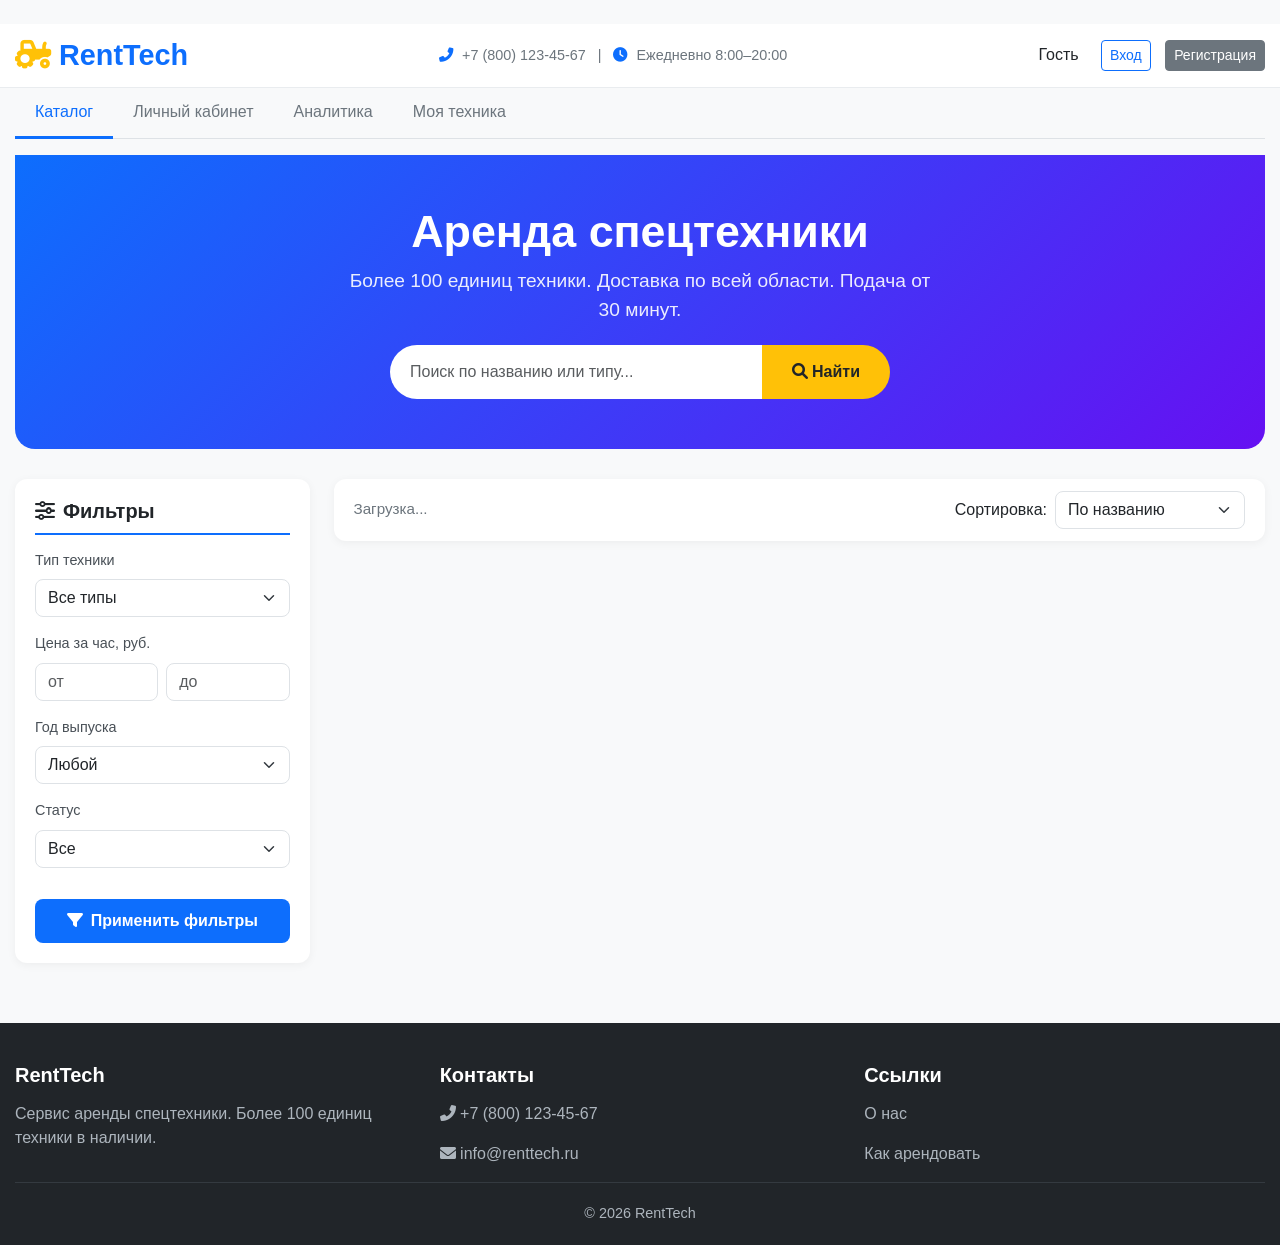
==== commit 3e3b208b: "Доработал логику, основа работает, есть картинки на типы" ====
--- a/rental/wwwroot/index.html
+++ b/rental/wwwroot/index.html
@@ -1,1812 +1,11 @@
 ﻿<!DOCTYPE html>
-<html lang="ru">
+<html>
 <head>
     <meta charset="UTF-8">
-    <meta name="viewport" content="width=device-width, initial-scale=1.0">
-    <title>Аренда спецтехники — RentTech</title>
-    <!-- Bootstrap 5 -->
-    <link href="https://cdn.jsdelivr.net/npm/bootstrap@5.3.0/dist/css/bootstrap.min.css" rel="stylesheet">
-    <!-- Font Awesome 6 -->
-    <link rel="stylesheet" href="https://cdnjs.cloudflare.com/ajax/libs/font-awesome/6.0.0/css/all.min.css">
-    <style>
-        /* ===== Общие стили ===== */
-        html, body {
-            height: 100%;
-            margin: 0;
-        }
-
-        body {
-            background-color: #f8f9fa;
-            font-family: 'Segoe UI', Tahoma, Geneva, Verdana, sans-serif;
-            display: flex;
-            flex-direction: column;
-            min-height: 100vh;
-        }
-
-        .content-wrapper {
-            flex: 1 0 auto;
-        }
-
-        .container-custom {
-            max-width: 1400px;
-            margin: 0 auto;
-            padding: 0 15px;
-        }
-        /* ===== Шапка ===== */
-        .header-top {
-            background: #ffffff;
-            border-bottom: 1px solid #e9ecef;
-            padding: 10px 0;
-        }
-
-            .header-top .logo {
-                font-size: 1.8rem;
-                font-weight: 700;
-                color: #0d6efd;
-                text-decoration: none;
-            }
-
-                .header-top .logo i {
-                    color: #ffc107;
-                }
-
-            .header-top .contact-info {
-                font-size: 0.9rem;
-                color: #6c757d;
-            }
-
-                .header-top .contact-info i {
-                    margin-right: 5px;
-                    color: #0d6efd;
-                }
-
-            .header-top .auth-buttons .btn {
-                margin-left: 10px;
-            }
-
-            .header-top .auth-buttons .btn-outline-primary {
-                border-color: #0d6efd;
-                color: #0d6efd;
-            }
-
-                .header-top .auth-buttons .btn-outline-primary:hover {
-                    background: #0d6efd;
-                    color: #fff;
-                }
-        /* ===== Баннер ===== */
-        .banner {
-            background: linear-gradient(135deg, #0d6efd 0%, #6610f2 100%);
-            color: #fff;
-            padding: 50px 0;
-            border-radius: 0 0 20px 20px;
-            margin-bottom: 30px;
-            text-align: center;
-        }
-
-            .banner h1 {
-                font-size: 2.8rem;
-                font-weight: 700;
-            }
-
-            .banner p {
-                font-size: 1.2rem;
-                opacity: 0.9;
-                max-width: 600px;
-                margin: 0 auto 20px;
-            }
-
-            .banner .search-box {
-                max-width: 500px;
-                margin: 0 auto;
-            }
-
-                .banner .search-box .input-group {
-                    border-radius: 50px;
-                    overflow: hidden;
-                }
-
-                .banner .search-box .form-control {
-                    border: none;
-                    padding: 15px 20px;
-                }
-
-                .banner .search-box .btn {
-                    background: #ffc107;
-                    border: none;
-                    color: #212529;
-                    padding: 15px 30px;
-                    font-weight: 600;
-                }
-
-                    .banner .search-box .btn:hover {
-                        background: #e0a800;
-                    }
-        /* ===== Фильтры и каталог ===== */
-        .filter-sidebar {
-            background: #ffffff;
-            border-radius: 12px;
-            padding: 20px;
-            box-shadow: 0 2px 10px rgba(0,0,0,0.05);
-            margin-bottom: 20px;
-        }
-
-            .filter-sidebar h5 {
-                font-weight: 600;
-                margin-bottom: 15px;
-                color: #212529;
-                border-bottom: 2px solid #0d6efd;
-                padding-bottom: 10px;
-            }
-
-            .filter-sidebar .form-label {
-                font-weight: 500;
-                font-size: 0.9rem;
-                color: #495057;
-            }
-
-            .filter-sidebar .form-select,
-            .filter-sidebar .form-control {
-                border-radius: 8px;
-                border: 1px solid #dee2e6;
-            }
-
-            .filter-sidebar .btn-filter {
-                width: 100%;
-                background: #0d6efd;
-                color: #fff;
-                border: none;
-                border-radius: 8px;
-                padding: 10px;
-                font-weight: 600;
-                margin-top: 15px;
-            }
-
-                .filter-sidebar .btn-filter:hover {
-                    background: #0b5ed7;
-                }
-
-        .sort-bar {
-            display: flex;
-            justify-content: space-between;
-            align-items: center;
-            background: #ffffff;
-            padding: 12px 20px;
-            border-radius: 12px;
-            box-shadow: 0 2px 10px rgba(0,0,0,0.05);
-            margin-bottom: 20px;
-        }
-
-            .sort-bar .count {
-                font-size: 0.95rem;
-                color: #6c757d;
-            }
-
-            .sort-bar .sort-select {
-                width: auto;
-                border-radius: 8px;
-                border: 1px solid #dee2e6;
-                padding: 6px 12px;
-            }
-        /* ===== Карточки техники ===== */
-        .equipment-card {
-            background: #ffffff;
-            border-radius: 12px;
-            box-shadow: 0 2px 10px rgba(0,0,0,0.06);
-            transition: transform 0.2s, box-shadow 0.2s;
-            height: 100%;
-            display: flex;
-            flex-direction: column;
-            overflow: hidden;
-        }
-
-            .equipment-card:hover {
-                transform: translateY(-5px);
-                box-shadow: 0 8px 25px rgba(0,0,0,0.12);
-            }
-
-            .equipment-card .card-img-top {
-                width: 100%;
-                height: 200px;
-                object-fit: cover;
-                background: #e9ecef;
-            }
-
-            .equipment-card .card-body {
-                padding: 20px;
-                flex: 1;
-                display: flex;
-                flex-direction: column;
-            }
-
-            .equipment-card .card-title {
-                font-weight: 700;
-                font-size: 1.1rem;
-                color: #212529;
-                margin-bottom: 8px;
-            }
-
-            .equipment-card .card-text {
-                font-size: 0.9rem;
-                color: #6c757d;
-                flex: 1;
-            }
-
-                .equipment-card .card-text i {
-                    width: 20px;
-                    color: #0d6efd;
-                }
-
-            .equipment-card .price-block {
-                display: flex;
-                justify-content: space-between;
-                align-items: center;
-                margin-top: 15px;
-                border-top: 1px solid #e9ecef;
-                padding-top: 15px;
-            }
-
-                .equipment-card .price-block .price {
-                    font-weight: 700;
-                    color: #0d6efd;
-                    font-size: 1.2rem;
-                }
-
-                    .equipment-card .price-block .price small {
-                        font-weight: 400;
-                        font-size: 0.8rem;
-                        color: #6c757d;
-                    }
-
-            .equipment-card .btn-group-card {
-                display: flex;
-                gap: 8px;
-                margin-top: 12px;
-            }
-
-                .equipment-card .btn-group-card .btn {
-                    flex: 1;
-                    border-radius: 8px;
-                    font-size: 0.85rem;
-                    padding: 6px 0;
-                }
-
-                .equipment-card .btn-group-card .btn-outline-primary {
-                    border-color: #0d6efd;
-                    color: #0d6efd;
-                }
-
-                    .equipment-card .btn-group-card .btn-outline-primary:hover {
-                        background: #0d6efd;
-                        color: #fff;
-                    }
-
-                .equipment-card .btn-group-card .btn-success {
-                    background: #198754;
-                    border: none;
-                }
-
-                    .equipment-card .btn-group-card .btn-success:hover {
-                        background: #157347;
-                    }
-
-                    .equipment-card .btn-group-card .btn-success:disabled {
-                        opacity: 0.5;
-                        cursor: not-allowed;
-                    }
-        /* ===== Вкладки ===== */
-        .nav-tabs .nav-link {
-            border: none;
-            color: #6c757d;
-            font-weight: 500;
-            padding: 12px 20px;
-        }
-
-            .nav-tabs .nav-link.active {
-                color: #0d6efd;
-                background: transparent;
-                border-bottom: 3px solid #0d6efd;
-            }
-
-            .nav-tabs .nav-link:hover {
-                color: #0d6efd;
-            }
-        /* ===== Списки в других вкладках ===== */
-        .list-group-item {
-            border-radius: 8px !important;
-            margin-bottom: 8px;
-            box-shadow: 0 1px 3px rgba(0,0,0,0.05);
-        }
-        /* ===== Футер ===== */
-        .footer {
-            flex-shrink: 0;
-            background: #212529;
-            color: #adb5bd;
-            padding: 40px 0 20px;
-            margin-top: 40px;
-        }
-
-            .footer h5 {
-                color: #fff;
-                font-weight: 600;
-                margin-bottom: 15px;
-            }
-
-            .footer a {
-                color: #adb5bd;
-                text-decoration: none;
-            }
-
-                .footer a:hover {
-                    color: #fff;
-                }
-
-            .footer .copyright {
-                border-top: 1px solid #343a40;
-                padding-top: 20px;
-                text-align: center;
-                font-size: 0.9rem;
-            }
-        /* ===== Модалки ===== */
-        .modal-content {
-            border-radius: 16px;
-        }
-
-        .modal-header {
-            border-bottom: 0;
-        }
-
-        .modal-footer {
-            border-top: 0;
-        }
-
-        #authToggle {
-            cursor: pointer;
-            color: #0d6efd;
-        }
-
-            #authToggle:hover {
-                text-decoration: underline;
-            }
-        /* ===== Адаптив ===== */
-        @media (max-width: 768px) {
-            .banner h1 {
-                font-size: 2rem;
-            }
-
-            .banner p {
-                font-size: 1rem;
-            }
-
-            .sort-bar {
-                flex-wrap: wrap;
-                gap: 10px;
-            }
-
-            .filter-sidebar {
-                margin-bottom: 20px;
-            }
-
-            .equipment-card .card-img-top {
-                height: 160px;
-            }
-        }
-    </style>
+    <meta http-equiv="refresh" content="0; url=catalog.html">
+    <title>Перенаправление</title>
 </head>
 <body>
-
-    <!-- ======== ОБЁРТКА ДЛЯ КОНТЕНТА ======== -->
-    <div class="content-wrapper">
-
-        <!-- ======== ШАПКА ======== -->
-        <header class="header-top">
-            <div class="container-custom d-flex flex-wrap align-items-center justify-content-between">
-                <a href="#" class="logo">
-                    <i class="fas fa-tractor"></i> RentTech
-                </a>
-                <div class="contact-info d-none d-md-block">
-                    <i class="fas fa-phone-alt"></i> +7 (800) 123-45-67
-                    <span class="mx-2">|</span>
-                    <i class="fas fa-clock"></i> Ежедневно 8:00–20:00
-                </div>
-                <div class="auth-buttons">
-                    <span id="userStatus" class="me-2">Гость</span>
-                    <button id="loginBtn" class="btn btn-outline-primary btn-sm" onclick="openAuthModal('login')">Вход</button>
-                    <button id="registerBtn" class="btn btn-secondary btn-sm" onclick="openAuthModal('register')">Регистрация</button>
-                    <button id="logoutBtn" class="btn btn-outline-danger btn-sm d-none" onclick="logout()">Выйти</button>
-                </div>
-            </div>
-        </header>
-
-        <!-- ======== ВКЛАДКИ ======== -->
-        <div class="container-custom">
-            <ul class="nav nav-tabs" id="mainTabs" role="tablist">
-                <li class="nav-item"><button class="nav-link active" id="catalog-tab" data-bs-toggle="tab" data-bs-target="#catalog" type="button" role="tab">Каталог</button></li>
-                <li class="nav-item"><button class="nav-link" id="profile-tab" data-bs-toggle="tab" data-bs-target="#profile" type="button" role="tab">Личный кабинет</button></li>
-                <li class="nav-item"><button class="nav-link" id="analytics-tab" data-bs-toggle="tab" data-bs-target="#analytics" type="button" role="tab">Аналитика</button></li>
-                <li class="nav-item"><button class="nav-link" id="myEquipment-tab" data-bs-toggle="tab" data-bs-target="#myEquipment" type="button" role="tab">Моя техника</button></li>
-                <!-- Админские вкладки -->
-                <li class="nav-item admin-tab"><button class="nav-link" id="clients-tab" data-bs-toggle="tab" data-bs-target="#clients" type="button" role="tab">Клиенты</button></li>
-                <li class="nav-item admin-tab"><button class="nav-link" id="equipment-tab" data-bs-toggle="tab" data-bs-target="#equipment" type="button" role="tab">Техника</button></li>
-                <li class="nav-item admin-tab"><button class="nav-link" id="rentals-tab" data-bs-toggle="tab" data-bs-target="#rentals" type="button" role="tab">Бронирования</button></li>
-            </ul>
-
-            <div class="tab-content mt-3">
-
-                <!-- ==================== КАТАЛОГ ==================== -->
-                <div class="tab-pane fade show active" id="catalog" role="tabpanel">
-                    <div class="banner">
-                        <h1>Аренда спецтехники</h1>
-                        <p>Более 100 единиц техники. Доставка по всей области. Подача от 30 минут.</p>
-                        <div class="search-box">
-                            <div class="input-group">
-                                <input type="text" id="searchInput" class="form-control" placeholder="Поиск по названию или типу...">
-                                <button class="btn" onclick="applyFilters()"><i class="fas fa-search"></i> Найти</button>
-                            </div>
-                        </div>
-                    </div>
-
-                    <div class="row">
-                        <div class="col-lg-3 col-md-4">
-                            <div class="filter-sidebar">
-                                <h5><i class="fas fa-sliders-h me-2"></i>Фильтры</h5>
-                                <div class="mb-3">
-                                    <label class="form-label">Тип техники</label>
-                                    <select class="form-select" id="filterType">
-                                        <option value="">Все типы</option>
-                                    </select>
-                                </div>
-                                <div class="mb-3">
-                                    <label class="form-label">Цена за час, руб.</label>
-                                    <div class="row g-2">
-                                        <div class="col-6">
-                                            <input type="number" class="form-control" placeholder="от" id="priceFrom">
-                                        </div>
-                                        <div class="col-6">
-                                            <input type="number" class="form-control" placeholder="до" id="priceTo">
-                                        </div>
-                                    </div>
-                                </div>
-                                <div class="mb-3">
-                                    <label class="form-label">Год выпуска</label>
-                                    <select class="form-select" id="filterYear">
-                                        <option value="">Любой</option>
-                                        <option value="2020">2020 и новее</option>
-                                        <option value="2018">2018 и новее</option>
-                                        <option value="2015">2015 и новее</option>
-                                    </select>
-                                </div>
-                                <div class="mb-3">
-                                    <label class="form-label">Статус</label>
-                                    <select class="form-select" id="filterStatus">
-                                        <option value="">Все</option>
-                                        <option value="доступен">Доступен</option>
-                                        <option value="в аренде">В аренде</option>
-                                        <option value="на обслуживании">На обслуживании</option>
-                                    </select>
-                                </div>
-                                <button class="btn-filter" onclick="applyFilters()"><i class="fas fa-filter me-2"></i>Применить фильтры</button>
-                            </div>
-                        </div>
-
-                        <div class="col-lg-9 col-md-8">
-                            <div class="sort-bar">
-                                <span class="count" id="resultCount">Загрузка...</span>
-                                <div class="d-flex align-items-center gap-2">
-                                    <label class="form-label mb-0">Сортировка:</label>
-                                    <select class="form-select sort-select" id="sortSelect">
-                                        <option value="name">По названию</option>
-                                        <option value="price_asc">По возрастанию цены</option>
-                                        <option value="price_desc">По убыванию цены</option>
-                                        <option value="year">По году</option>
-                                    </select>
-                                </div>
-                            </div>
-                            <div class="row" id="catalogGrid"></div>
-                            <nav>
-                                <ul class="pagination justify-content-center mt-3" id="pagination"></ul>
-                            </nav>
-                        </div>
-                    </div>
-                </div>
-
-                <!-- ==================== ЛИЧНЫЙ КАБИНЕТ ==================== -->
-                <div class="tab-pane fade" id="profile" role="tabpanel">
-                    <h3>Личный кабинет</h3>
-                    <div id="profileRentals"><p>Войдите, чтобы увидеть свои бронирования</p></div>
-                    <hr>
-                    <h5>Оплата бронирования</h5>
-                    <form id="paymentForm" class="row g-2">
-                        <div class="col-md-4">
-                            <label>Выберите бронирование</label>
-                            <select id="paymentRentalId" class="form-select" required>
-                                <option value="">-- Загрузка... --</option>
-                            </select>
-                        </div>
-                        <div class="col-md-3">
-                            <label>Сумма</label>
-                            <input type="number" step="0.01" id="paymentAmount" class="form-control" required>
-                        </div>
-                        <div class="col-md-3">
-                            <label>Метод</label>
-                            <select id="paymentMethod" class="form-select">
-                                <option value="карта">Карта</option>
-                                <option value="наличные">Наличные</option>
-                            </select>
-                        </div>
-                        <div class="col-md-2 d-flex align-items-end">
-                            <button type="submit" class="btn btn-success w-100">Внести оплату</button>
-                        </div>
-                    </form>
-                    <hr>
-                    <h5>Оценить технику</h5>
-                    <form id="ratingForm" class="row g-2">
-                        <div class="col-md-4">
-                            <label>Выберите технику</label>
-                            <select id="ratingEquipmentId" class="form-select" required>
-                                <option value="">-- Загрузка... --</option>
-                            </select>
-                        </div>
-                        <div class="col-md-4">
-                            <label>Оценка (1–5)</label>
-                            <input type="number" id="ratingValue" class="form-control" min="1" max="5" required>
-                        </div>
-                        <div class="col-md-4 d-flex align-items-end">
-                            <button type="submit" class="btn btn-warning w-100">Оценить</button>
-                        </div>
-                    </form>
-                </div>
-
-                <!-- ==================== АНАЛИТИКА ==================== -->
-                <div class="tab-pane fade" id="analytics" role="tabpanel">
-                    <h3>Аналитика</h3>
-                    <div class="row">
-                        <div class="col-md-6">
-                            <h5>ТОП-5 популярной техники</h5>
-                            <div id="topRated"></div>
-                        </div>
-                        <div class="col-md-6">
-                            <h5>Выручка за период</h5>
-                            <form id="revenueForm" class="row g-2">
-                                <div class="col-md-5">
-                                    <label>Дата начала</label>
-                                    <input type="date" id="revenueStart" class="form-control" required>
-                                </div>
-                                <div class="col-md-5">
-                                    <label>Дата окончания</label>
-                                    <input type="date" id="revenueEnd" class="form-control" required>
-                                </div>
-                                <div class="col-md-2 d-flex align-items-end">
-                                    <button type="submit" class="btn btn-primary w-100">Показать</button>
-                                </div>
-                            </form>
-                            <div id="revenueResults" class="mt-2"></div>
-                        </div>
-                    </div>
-                    <hr>
-                    <div class="row">
-                        <div class="col-md-6">
-                            <h5>Просроченное ТО</h5>
-                            <div id="overdueMaintenance"></div>
-                        </div>
-                    </div>
-                </div>
-
-                <!-- ==================== МОЯ ТЕХНИКА ==================== -->
-                <div class="tab-pane fade" id="myEquipment" role="tabpanel">
-                    <div class="d-flex justify-content-between mb-3">
-                        <h3>Моя техника</h3>
-                        <button class="btn btn-primary" onclick="showMyEquipmentForm()"><i class="fas fa-plus"></i> Добавить технику</button>
-                    </div>
-                    <div id="myEquipmentList"></div>
-                    <div id="myEquipmentFormContainer" style="display:none;" class="card p-3 mt-3">
-                        <h5 id="myEquipmentFormTitle">Добавление техники</h5>
-                        <form id="myEquipmentForm">
-                            <input type="hidden" id="myEquipmentId" value="0">
-                            <div class="mb-2"><label>Название</label><input type="text" id="myEquipmentName" class="form-control" required></div>
-                            <div class="mb-2"><label>Тип</label><select id="myEquipmentTypeId" class="form-select" required><option value="">Выберите тип</option></select></div>
-                            <div class="mb-2"><label>Год выпуска</label><input type="number" id="myEquipmentYear" class="form-control" required></div>
-                            <div class="mb-2"><label>Стоимость аренды (час)</label><input type="number" step="0.01" id="myEquipmentRate" class="form-control" required></div>
-                            <div class="mb-2"><label>Статус</label><select id="myEquipmentStatus" class="form-select"><option value="доступен">доступен</option><option value="в аренде">в аренде</option><option value="на обслуживании">на обслуживании</option></select></div>
-                            <button type="submit" class="btn btn-success">Сохранить</button>
-                            <button type="button" class="btn btn-secondary" onclick="hideMyEquipmentForm()">Отмена</button>
-                        </form>
-                    </div>
-                </div>
-
-                <!-- ==================== КЛИЕНТЫ (админ) ==================== -->
-                <div class="tab-pane fade" id="clients" role="tabpanel">
-                    <div class="d-flex justify-content-between mb-3">
-                        <h3>Список клиентов</h3>
-                        <button class="btn btn-primary" onclick="showClientForm()"><i class="fas fa-plus"></i> Добавить клиента</button>
-                    </div>
-                    <div id="clientsList"></div>
-                    <div id="clientFormContainer" style="display:none;" class="card p-3 mt-3">
-                        <h5 id="clientFormTitle">Добавление клиента</h5>
-                        <form id="clientForm">
-                            <input type="hidden" id="clientId" value="0">
-                            <div class="mb-2"><label>Имя</label><input type="text" id="clientName" class="form-control" required></div>
-                            <div class="mb-2"><label>Телефон</label><input type="text" id="clientPhone" class="form-control" required></div>
-                            <div class="mb-2"><label>Email</label><input type="email" id="clientEmail" class="form-control"></div>
-                            <div class="mb-2"><label>Паспортные данные</label><input type="text" id="clientPassport" class="form-control"></div>
-                            <button type="submit" class="btn btn-success">Сохранить</button>
-                            <button type="button" class="btn btn-secondary" onclick="hideClientForm()">Отмена</button>
-                        </form>
-                    </div>
-                </div>
-
-                <!-- ==================== ТЕХНИКА (админ) ==================== -->
-                <div class="tab-pane fade" id="equipment" role="tabpanel">
-                    <div class="d-flex justify-content-between mb-3">
-                        <h3>Список техники</h3>
-                        <button class="btn btn-primary" onclick="showEquipmentForm()"><i class="fas fa-plus"></i> Добавить технику</button>
-                    </div>
-                    <div id="equipmentList"></div>
-                    <div id="equipmentFormContainer" style="display:none;" class="card p-3 mt-3">
-                        <h5 id="equipmentFormTitle">Добавление техники</h5>
-                        <form id="equipmentForm">
-                            <input type="hidden" id="equipmentId" value="0">
-                            <div class="mb-2"><label>Название</label><input type="text" id="equipmentName" class="form-control" required></div>
-                            <div class="mb-2"><label>Тип (ID)</label><input type="number" id="equipmentTypeId" class="form-control" required></div>
-                            <div class="mb-2"><label>Год выпуска</label><input type="number" id="equipmentYear" class="form-control" required></div>
-                            <div class="mb-2"><label>Стоимость аренды (час)</label><input type="number" step="0.01" id="equipmentRate" class="form-control" required></div>
-                            <div class="mb-2"><label>Статус</label><select id="equipmentStatus" class="form-control"><option value="доступен">доступен</option><option value="в аренде">в аренде</option><option value="на обслуживании">на обслуживании</option></select></div>
-                            <button type="submit" class="btn btn-success">Сохранить</button>
-                            <button type="button" class="btn btn-secondary" onclick="hideEquipmentForm()">Отмена</button>
-                        </form>
-                    </div>
-                </div>
-
-                <!-- ==================== БРОНИРОВАНИЯ (админ) ==================== -->
-                <div class="tab-pane fade" id="rentals" role="tabpanel">
-                    <div class="d-flex justify-content-between mb-3">
-                        <h3>Список бронирований</h3>
-                        <button class="btn btn-primary" onclick="showRentalForm()"><i class="fas fa-plus"></i> Создать бронирование</button>
-                    </div>
-                    <div id="rentalsList"></div>
-                    <div id="rentalFormContainer" style="display:none;" class="card p-3 mt-3">
-                        <h5>Новое бронирование</h5>
-                        <form id="rentalForm">
-                            <div class="mb-2"><label>Клиент (ID)</label><input type="number" id="rentalClientId" class="form-control" required></div>
-                            <div class="mb-2"><label>Техника (ID)</label><input type="number" id="rentalEquipmentId" class="form-control" required></div>
-                            <div class="mb-2"><label>Дата начала</label><input type="datetime-local" id="rentalStart" class="form-control" required></div>
-                            <div class="mb-2"><label>Дата окончания</label><input type="datetime-local" id="rentalEnd" class="form-control" required></div>
-                            <button type="submit" class="btn btn-success">Сохранить</button>
-                            <button type="button" class="btn btn-secondary" onclick="hideRentalForm()">Отмена</button>
-                        </form>
-                    </div>
-                </div>
-
-            </div><!-- /tab-content -->
-        </div><!-- /container-custom -->
-
-    </div><!-- /content-wrapper -->
-    <!-- ======== МОДАЛКА АУТЕНТИФИКАЦИИ ======== -->
-    <div class="modal fade" id="authModal" tabindex="-1" aria-hidden="true">
-        <div class="modal-dialog">
-            <div class="modal-content">
-                <div class="modal-header">
-                    <h5 class="modal-title" id="authModalLabel">Вход</h5>
-                    <button type="button" class="btn-close" data-bs-dismiss="modal"></button>
-                </div>
-                <div class="modal-body">
-                    <form id="authForm">
-                        <div class="mb-2">
-                            <span id="authToggle" onclick="toggleAuthMode()">Нет аккаунта? Зарегистрироваться</span>
-                        </div>
-                        <div class="mb-2">
-                            <label>Имя пользователя</label>
-                            <input type="text" id="authUsername" class="form-control" required>
-                        </div>
-                        <div class="mb-2">
-                            <label>Пароль</label>
-                            <input type="password" id="authPassword" class="form-control" required>
-                        </div>
-                        <div id="registerFields" style="display:none;">
-                            <div class="mb-2">
-                                <label>Полное имя</label>
-                                <input type="text" id="authName" class="form-control">
-                            </div>
-                            <div class="mb-2">
-                                <label>Телефон</label>
-                                <input type="text" id="authPhone" class="form-control">
-                            </div>
-                            <div class="mb-2">
-                                <label>Email</label>
-                                <input type="email" id="authEmail" class="form-control">
-                            </div>
-                        </div>
-                        <button type="submit" class="btn btn-primary w-100">Войти</button>
-                    </form>
-                </div>
-            </div>
-        </div>
-    </div>
-
-    <!-- ======== МОДАЛКА ДЕТАЛЕЙ ТЕХНИКИ ======== -->
-    <div class="modal fade" id="equipmentModal" tabindex="-1" aria-hidden="true">
-        <div class="modal-dialog modal-lg">
-            <div class="modal-content">
-                <div class="modal-header">
-                    <h5 class="modal-title" id="equipmentModalLabel">Детали техники</h5>
-                    <button type="button" class="btn-close" data-bs-dismiss="modal"></button>
-                </div>
-                <div class="modal-body" id="equipmentModalBody"></div>
-            </div>
-        </div>
-    </div>
-
-    <!-- ======== ФУТЕР ======== -->
-    <footer class="footer">
-        <div class="container-custom">
-            <div class="row">
-                <div class="col-md-4">
-                    <h5>RentTech</h5>
-                    <p>Сервис аренды спецтехники. Более 100 единиц техники в наличии. Доставка по всей области.</p>
-                </div>
-                <div class="col-md-4">
-                    <h5>Контакты</h5>
-                    <p><i class="fas fa-phone-alt me-2"></i> +7 (800) 123-45-67</p>
-                    <p><i class="fas fa-envelope me-2"></i> info@renttech.ru</p>
-                    <p><i class="fas fa-map-marker-alt me-2"></i> г. Нижний Новгород, ул. Строителей, 1</p>
-                </div>
-                <div class="col-md-4">
-                    <h5>Полезные ссылки</h5>
-                    <p><a href="#">О нас</a></p>
-                    <p><a href="#">Как арендовать</a></p>
-                    <p><a href="#">Вопросы и ответы</a></p>
-                    <p><a href="#">Политика конфиденциальности</a></p>
-                </div>
-            </div>
-            <div class="copyright">&copy; 2026 RentTech. Все права защищены.</div>
-        </div>
-    </footer>
-
-    <!-- Bootstrap JS -->
-    <script src="https://cdn.jsdelivr.net/npm/bootstrap@5.3.0/dist/js/bootstrap.bundle.min.js"></script>
-
-    <script>
-        // ============================================================
-        // 1. Конфигурация и базовые функции
-        // ============================================================
-        const API_BASE = '/api';
-
-        function getToken() {
-            return localStorage.getItem('token');
-        }
-
-        function setToken(token) {
-            localStorage.setItem('token', token);
-        }
-
-        function removeToken() {
-            localStorage.removeItem('token');
-            localStorage.removeItem('role');
-            localStorage.removeItem('clientId');
-        }
-
-        function isAuthenticated() {
-            return !!getToken();
-        }
-
-        function isAdmin() {
-            return localStorage.getItem('role') === 'Admin';
-        }
-
-        async function fetchAPI(endpoint, options = {}) {
-            const token = getToken();
-            const headers = {
-                'Content-Type': 'application/json',
-                ...(token && { 'Authorization': `Bearer ${token}` }),
-                ...(options.headers || {})
-            };
-            const response = await fetch(`${API_BASE}/${endpoint}`, {
-                ...options,
-                headers
-            });
-
-            // Если статус 204 (No Content) — возвращаем null без парсинга
-            if (response.status === 204) {
-                return null;
-            }
-
-            // Если ответ не успешный — читаем текст ошибки
-            if (!response.ok) {
-                const errorText = await response.text();
-                throw new Error(`Ошибка ${response.status}: ${errorText}`);
-            }
-
-            // Проверяем, есть ли тело ответа
-            const contentLength = response.headers.get('content-length');
-            if (contentLength && parseInt(contentLength) === 0) {
-                return null;
-            }
-
-            // Пытаемся парсить JSON
-            try {
-                return await response.json();
-            } catch (e) {
-                // Если не удалось распарсить, возвращаем null
-                return null;
-            }
-        }
-
-        // ============================================================
-        // 2. Управление аутентификацией (UI)
-        // ============================================================
-        function updateAuthUI() {
-            const token = getToken();
-            const userStatus = document.getElementById('userStatus');
-            const loginBtn = document.getElementById('loginBtn');
-            const registerBtn = document.getElementById('registerBtn');
-            const logoutBtn = document.getElementById('logoutBtn');
-            if (token) {
-                userStatus.innerText = 'Пользователь';
-                loginBtn.classList.add('d-none');
-                registerBtn.classList.add('d-none');
-                logoutBtn.classList.remove('d-none');
-            } else {
-                userStatus.innerText = 'Гость';
-                loginBtn.classList.remove('d-none');
-                registerBtn.classList.remove('d-none');
-                logoutBtn.classList.add('d-none');
-            }
-            // Скрыть/показать админские вкладки
-            const showAdmin = isAdmin();
-            document.querySelectorAll('.admin-tab').forEach(tab => tab.style.display = showAdmin ? '' : 'none');
-        }
-
-        // Модалка аутентификации
-        let authMode = 'login'; // 'login' or 'register'
-
-        function toggleAuthMode() {
-            const isLogin = authMode === 'login';
-            authMode = isLogin ? 'register' : 'login';
-            document.getElementById('authModalLabel').innerText = isLogin ? 'Регистрация' : 'Вход';
-            document.getElementById('registerFields').style.display = isLogin ? 'block' : 'none';
-            document.getElementById('authToggle').innerText = isLogin ? 'Уже есть аккаунт? Войти' : 'Нет аккаунта? Зарегистрироваться';
-            document.querySelector('#authForm button').innerText = isLogin ? 'Зарегистрироваться' : 'Войти';
-        }
-
-        window.openAuthModal = function (mode) {
-            authMode = mode;
-            const isLogin = mode === 'login';
-            document.getElementById('authModalLabel').innerText = isLogin ? 'Вход' : 'Регистрация';
-            document.getElementById('registerFields').style.display = isLogin ? 'none' : 'block';
-            document.getElementById('authToggle').innerText = isLogin ? 'Нет аккаунта? Зарегистрироваться' : 'Уже есть аккаунт? Войти';
-            document.querySelector('#authForm button').innerText = isLogin ? 'Войти' : 'Зарегистрироваться';
-            const modal = new bootstrap.Modal(document.getElementById('authModal'));
-            modal.show();
-        };
-
-        document.getElementById('authForm').addEventListener('submit', async function (e) {
-            e.preventDefault();
-            const username = document.getElementById('authUsername').value.trim();
-            const password = document.getElementById('authPassword').value.trim();
-            const isLogin = document.querySelector('#authForm button').innerText === 'Войти';
-            let url, body;
-            if (isLogin) {
-                url = '/api/auth/login';
-                body = { username, password };
-            } else {
-                url = '/api/auth/register';
-                body = {
-                    username,
-                    password,
-                    name: document.getElementById('authName').value.trim(),
-                    phone: document.getElementById('authPhone').value.trim(),
-                    email: document.getElementById('authEmail').value.trim()
-                };
-                if (!body.name || !body.phone) {
-                    alert('Заполните имя и телефон');
-                    return;
-                }
-            }
-            try {
-                const response = await fetch(url, {
-                    method: 'POST',
-                    headers: { 'Content-Type': 'application/json' },
-                    body: JSON.stringify(body)
-                });
-                if (!response.ok) {
-                    const text = await response.text();
-                    throw new Error(text);
-                }
-                if (isLogin) {
-                    const data = await response.json();
-                    setToken(data.token);
-                    localStorage.setItem('role', data.role);
-                    localStorage.setItem('clientId', data.clientId);
-                    bootstrap.Modal.getInstance(document.getElementById('authModal')).hide();
-                    updateAuthUI();
-                    loadCatalog(); // обновить каталог
-                    // обновить другие вкладки
-                    loadMyRentals();
-                    loadMyEquipment();
-                    loadAnalytics();
-                    loadClients();
-                    loadEquipment();
-                    loadRentals();
-                } else {
-                    alert('Регистрация успешна! Теперь войдите.');
-                    openAuthModal('login');
-                }
-            } catch (err) {
-                alert('Ошибка: ' + err.message);
-            }
-        });
-
-        function logout() {
-            removeToken();
-            updateAuthUI();
-            loadCatalog();
-            loadMyRentals();
-            loadMyEquipment();
-            loadAnalytics();
-            loadClients();
-            loadEquipment();
-            loadRentals();
-        }
-
-        // ============================================================
-        // 3. Загрузка данных для фильтров
-        // ============================================================
-        async function loadFilterTypes() {
-            try {
-                const types = await fetchAPI('equipmenttypes');
-                const select = document.getElementById('filterType');
-                select.innerHTML = '<option value="">Все типы</option>';
-                types.forEach(t => {
-                    const opt = document.createElement('option');
-                    opt.value = t.id;
-                    opt.text = t.name;
-                    select.appendChild(opt);
-                });
-            } catch (e) {
-                console.error('Ошибка загрузки типов:', e);
-            }
-        }
-
-        // ============================================================
-        // 4. Каталог (загрузка, фильтрация, сортировка, пагинация)
-        // ============================================================
-        let allEquipment = [];
-        let filteredEquipment = [];
-        let currentPage = 1;
-        const pageSize = 6;
-
-        async function loadCatalog() {
-            try {
-                const items = await fetchAPI('equipment');
-                allEquipment = items;
-                applyFilters();
-            } catch (err) {
-                alert('Ошибка загрузки каталога: ' + err.message);
-            }
-        }
-
-        function applyFilters() {
-            const searchText = document.getElementById('searchInput').value.toLowerCase().trim();
-            const typeId = document.getElementById('filterType').value;
-            const priceFrom = parseFloat(document.getElementById('priceFrom').value) || 0;
-            const priceTo = parseFloat(document.getElementById('priceTo').value) || Infinity;
-            const yearFrom = parseInt(document.getElementById('filterYear').value) || 0;
-            const status = document.getElementById('filterStatus').value;
-
-            filteredEquipment = allEquipment.filter(e => {
-                // Поиск по названию и типу
-                if (searchText) {
-                    const nameMatch = e.name.toLowerCase().includes(searchText);
-                    const typeName = e.type?.name || '';
-                    const typeMatch = typeName.toLowerCase().includes(searchText);
-                    if (!nameMatch && !typeMatch) return false;
-                }
-                // Тип
-                if (typeId && e.typeId != typeId) return false;
-                // Цена
-                const rate = e.hourlyRate || 0;
-                if (rate < priceFrom || rate > priceTo) return false;
-                // Год
-                if (yearFrom && e.year < yearFrom) return false;
-                // Статус
-                if (status && e.status !== status) return false;
-                return true;
-            });
-
-            // Сортировка
-            const sortBy = document.getElementById('sortSelect').value;
-            switch (sortBy) {
-                case 'name':
-                    filteredEquipment.sort((a, b) => a.name.localeCompare(b.name));
-                    break;
-                case 'price_asc':
-                    filteredEquipment.sort((a, b) => (a.hourlyRate || 0) - (b.hourlyRate || 0));
-                    break;
-                case 'price_desc':
-                    filteredEquipment.sort((a, b) => (b.hourlyRate || 0) - (a.hourlyRate || 0));
-                    break;
-                case 'year':
-                    filteredEquipment.sort((a, b) => b.year - a.year);
-                    break;
-                default:
-                    break;
-            }
-
-            currentPage = 1;
-            renderCatalog();
-        }
-
-        function renderCatalog() {
-            const container = document.getElementById('catalogGrid');
-            const countDisplay = document.getElementById('resultCount');
-            countDisplay.innerText = `Найдено: ${filteredEquipment.length} единиц`;
-
-            const start = (currentPage - 1) * pageSize;
-            const end = Math.min(start + pageSize, filteredEquipment.length);
-            const pageItems = filteredEquipment.slice(start, end);
-
-            if (pageItems.length === 0) {
-                container.innerHTML = `<div class="col-12 text-center text-muted">Техника не найдена</div>`;
-            } else {
-                container.innerHTML = pageItems.map(e => {
-                    const statusBadge = e.status === 'доступен' ? 'bg-success' :
-                        e.status === 'в аренде' ? 'bg-danger' : 'bg-warning';
-                    const statusText = e.status === 'доступен' ? 'Доступен' :
-                        e.status === 'в аренде' ? 'В аренде' : 'На обслуживании';
-                    const disabled = e.status !== 'доступен' ? 'disabled' : '';
-                    const rating = e.rating?.avgRating?.toFixed(1) || '0';
-                    const rentalCount = e.rating?.rentalCount || 0;
-                    return `
-                            <div class="col-xl-4 col-lg-6 col-md-6 mb-4">
-                                <div class="equipment-card">
-                                    <img src="https://via.placeholder.com/400x200/0d6efd/ffffff?text=${encodeURIComponent(e.name)}" class="card-img-top" alt="${e.name}">
-                                    <div class="card-body">
-                                        <h5 class="card-title">${e.name}</h5>
-                                        <div class="card-text">
-                                            <p><i class="fas fa-calendar-alt"></i> Год: ${e.year}</p>
-                                            <p><i class="fas fa-tachometer-alt"></i> Статус: <span class="badge ${statusBadge}">${statusText}</span></p>
-                                            <p><i class="fas fa-star"></i> Рейтинг: ${rating} (${rentalCount} аренд)</p>
-                                        </div>
-                                        <div class="price-block">
-                                            <span class="price">${e.hourlyRate || 0} ₽ <small>/ час</small></span>
-                                        </div>
-                                        <div class="btn-group-card">
-                                            <button class="btn btn-outline-primary btn-sm" onclick="showDetails(${e.id})">Подробнее</button>
-                                            <button class="btn btn-success btn-sm" ${disabled} onclick="quickBook(${e.id})">Заказать</button>
-                                        </div>
-                                    </div>
-                                </div>
-                            </div>
-                        `;
-                }).join('');
-            }
-
-            // Пагинация
-            const totalPages = Math.ceil(filteredEquipment.length / pageSize);
-            const pagination = document.getElementById('pagination');
-            if (totalPages <= 1) {
-                pagination.innerHTML = '';
-                return;
-            }
-            let paginationHtml = `<li class="page-item ${currentPage === 1 ? 'disabled' : ''}"><a class="page-link" href="#" onclick="changePage(-1)">Предыдущая</a></li>`;
-            for (let i = 1; i <= totalPages; i++) {
-                paginationHtml += `<li class="page-item ${i === currentPage ? 'active' : ''}"><a class="page-link" href="#" onclick="changePage(${i})">${i}</a></li>`;
-            }
-            paginationHtml += `<li class="page-item ${currentPage === totalPages ? 'disabled' : ''}"><a class="page-link" href="#" onclick="changePage(1)">Следующая</a></li>`;
-            pagination.innerHTML = paginationHtml;
-        }
-
-        function changePage(delta) {
-            const totalPages = Math.ceil(filteredEquipment.length / pageSize);
-            let newPage;
-            if (typeof delta === 'number' && delta < 0) {
-                newPage = currentPage - 1;
-            } else if (typeof delta === 'number' && delta > 0 && delta < 10) {
-                newPage = delta;
-            } else {
-                newPage = currentPage + delta;
-            }
-            if (newPage < 1 || newPage > totalPages) return;
-            currentPage = newPage;
-            renderCatalog();
-        }
-
-        // ============================================================
-        // 5. Детали и бронирование
-        // ============================================================
-        async function showDetails(id) {
-            try {
-                const item = await fetchAPI(`equipment/${id}`);
-                const body = document.getElementById('equipmentModalBody');
-                body.innerHTML = `
-                        <h4>${item.name}</h4>
-                        <p><strong>Год:</strong> ${item.year} · <strong>Ставка:</strong> ${item.hourlyRate} руб/час</p>
-                        <p><strong>Статус:</strong> ${item.status}</p>
-                        <p><strong>Тип:</strong> ${item.typeName || '—'}</p>
-                        <p><strong>Рейтинг:</strong> ${item.avgRating?.toFixed(1) || '0'} (${item.rentalCount || 0} аренд)</p>
-                        <p><strong>Владелец:</strong> ${item.ownerName || '—'}</p>
-                        <hr>
-                        <h6>Бронирование</h6>
-                        <form id="detailRentalForm">
-                            <input type="hidden" id="detailEquipmentId" value="${item.id}">
-                            <div class="mb-2">
-                                <label>Дата начала</label>
-                                <input type="datetime-local" id="detailStart" class="form-control" required>
-                            </div>
-                            <div class="mb-2">
-                                <label>Дата окончания</label>
-                                <input type="datetime-local" id="detailEnd" class="form-control" required>
-                            </div>
-                            <button type="submit" class="btn btn-success">Забронировать</button>
-                        </form>
-                    `;
-                document.getElementById('detailRentalForm').addEventListener('submit', async function (e) {
-                    e.preventDefault();
-                    const equipmentId = parseInt(document.getElementById('detailEquipmentId').value);
-                    const start = document.getElementById('detailStart').value;
-                    const end = document.getElementById('detailEnd').value;
-                    if (!start || !end) {
-                        alert('Укажите даты');
-                        return;
-                    }
-                    if (!isAuthenticated()) {
-                        alert('Пожалуйста, войдите в систему');
-                        return;
-                    }
-                    try {
-                        await fetchAPI('rentals', {
-                            method: 'POST',
-                            body: JSON.stringify({
-                                equipmentId,
-                                startDate: new Date(start).toISOString(),
-                                endDate: new Date(end).toISOString()
-                            })
-                        });
-                        alert('Бронирование создано!');
-                        bootstrap.Modal.getInstance(document.getElementById('equipmentModal')).hide();
-                        loadCatalog(); // обновить каталог
-                    } catch (err) {
-                        alert('Ошибка: ' + err.message);
-                    }
-                });
-                const modal = new bootstrap.Modal(document.getElementById('equipmentModal'));
-                modal.show();
-            } catch (err) {
-                alert('Ошибка загрузки деталей: ' + err.message);
-            }
-        }
-
-        async function quickBook(id) {
-            if (!isAuthenticated()) {
-                alert('Пожалуйста, войдите в систему');
-                return;
-            }
-            showDetails(id);
-        }
-
-        // ============================================================
-        // 6. Личный кабинет (мои бронирования)
-        // ============================================================
-        async function loadMyRentals() {
-            if (!isAuthenticated()) {
-                document.getElementById('profileRentals').innerHTML = '<p>Войдите, чтобы увидеть свои бронирования</p>';
-                return;
-            }
-            try {
-                const rentals = await fetchAPI('rentals/my');
-                const container = document.getElementById('profileRentals');
-                if (!rentals.length) {
-                    container.innerHTML = '<p class="text-muted">У вас нет бронирований</p>';
-                    return;
-                }
-                container.innerHTML = `<ul class="list-group">${rentals.map(r => `
-                        <li class="list-group-item d-flex justify-content-between align-items-center">
-                            <div>
-                                <strong>Бронь #${r.id}</strong> — ${r.equipmentName}<br>
-                                ${new Date(r.startDate).toLocaleString()} - ${new Date(r.endDate).toLocaleString()}<br>
-                                Стоимость: ${r.totalCost} руб, Статус: ${r.status}
-                                ${r.status === 'активно' ? `<button class="btn btn-sm btn-danger ms-2" onclick="cancelMyRental(${r.id})">Отменить</button>` : ''}
-                                ${r.status === 'активно' ? `<button class="btn btn-sm btn-primary ms-2" onclick="extendRental(${r.id})">+1 час</button>` : ''}
-                            </div>
-                            <div><span class="badge bg-secondary">Оплачено: 0 руб</span></div>
-                        </li>
-                    `).join('')}</ul>`;
-            } catch (err) {
-                alert('Ошибка загрузки бронирований: ' + err.message);
-            }
-        }
-
-        async function cancelMyRental(id) {
-            if (!confirm('Отменить бронирование?')) return;
-            try {
-                await fetchAPI(`rentals/${id}/cancel`, { method: 'PUT' });
-                alert('Бронирование отменено');
-                loadMyRentals();
-                loadCatalog();
-            } catch (err) {
-                alert('Ошибка: ' + err.message);
-            }
-        }
-
-        async function extendRental(id) {
-            try {
-                const result = await fetchAPI(`rentals/${id}/extend`, { method: 'PUT' });
-                alert(`Бронирование продлено. Новая стоимость: ${result.newTotal} руб, новая дата окончания: ${new Date(result.newEnd).toLocaleString()}`);
-                loadMyRentals();
-                loadCatalog();
-            } catch (err) {
-                alert('Ошибка: ' + err.message);
-            }
-        }
-
-        // ============================================================
-        // 7. Оплата и оценка
-        // ============================================================
-        async function loadPaymentOptions() {
-            const select = document.getElementById('paymentRentalId');
-            if (!isAuthenticated()) {
-                select.innerHTML = '<option value="">Войдите, чтобы увидеть бронирования</option>';
-                return;
-            }
-            try {
-                const rentals = await fetchAPI('rentals/my');
-                if (!rentals.length) {
-                    select.innerHTML = '<option value="">Нет бронирований</option>';
-                    return;
-                }
-                select.innerHTML = rentals.map(r => `
-                        <option value="${r.id}">Бронь #${r.id} — ${r.equipmentName} (${new Date(r.startDate).toLocaleDateString()} – ${new Date(r.endDate).toLocaleDateString()})</option>
-                    `).join('');
-            } catch (err) {
-                select.innerHTML = '<option value="">Ошибка загрузки</option>';
-            }
-        }
-
-        async function loadRatingOptions() {
-            const select = document.getElementById('ratingEquipmentId');
-            if (!isAuthenticated()) {
-                select.innerHTML = '<option value="">Войдите, чтобы оценить технику</option>';
-                return;
-            }
-            try {
-                const rentals = await fetchAPI('rentals/my');
-                const completed = rentals.filter(r => r.status === 'завершено');
-                if (!completed.length) {
-                    select.innerHTML = '<option value="">Нет завершённых аренд</option>';
-                    return;
-                }
-                select.innerHTML = completed.map(r => `
-                        <option value="${r.equipmentId}">${r.equipmentName} (бронь #${r.id})</option>
-                    `).join('');
-            } catch (err) {
-                select.innerHTML = '<option value="">Ошибка загрузки</option>';
-            }
-        }
-
-        document.getElementById('paymentForm').addEventListener('submit', async function (e) {
-            e.preventDefault();
-            const rentalId = parseInt(document.getElementById('paymentRentalId').value);
-            const amount = parseFloat(document.getElementById('paymentAmount').value);
-            const method = document.getElementById('paymentMethod').value;
-            if (!rentalId || !amount) {
-                alert('Выберите бронирование и укажите сумму');
-                return;
-            }
-            try {
-                await fetchAPI('payments', {
-                    method: 'POST',
-                    body: JSON.stringify({ rentalId, amount, method })
-                });
-                alert('Оплата внесена');
-                this.reset();
-                loadPaymentOptions();
-                loadMyRentals();
-            } catch (err) {
-                alert('Ошибка: ' + err.message);
-            }
-        });
-
-        document.getElementById('ratingForm').addEventListener('submit', async function (e) {
-            e.preventDefault();
-            const equipmentId = parseInt(document.getElementById('ratingEquipmentId').value);
-            const rating = parseInt(document.getElementById('ratingValue').value);
-            if (!equipmentId || rating < 1 || rating > 5) {
-                alert('Выберите технику и укажите оценку от 1 до 5');
-                return;
-            }
-            try {
-                await fetchAPI(`equipmentratings/rate?equipmentId=${equipmentId}&rating=${rating}`, { method: 'POST' });
-                alert('Спасибо за оценку!');
-                this.reset();
-                loadRatingOptions();
-                loadCatalog();
-            } catch (err) {
-                alert('Ошибка: ' + err.message);
-            }
-        });
-
-        // ============================================================
-        // 8. Аналитика
-        // ============================================================
-        async function loadAnalytics() {
-            try {
-                const top = await fetchAPI('equipment/top');
-                const topContainer = document.getElementById('topRated');
-                if (!top.length) {
-                    topContainer.innerHTML = '<p class="text-muted">Нет данных</p>';
-                } else {
-                    topContainer.innerHTML = `<ul class="list-group">${top.map(t => `
-                            <li class="list-group-item d-flex justify-content-between">
-                                <span>${t.equipmentName || 'Техника #' + t.equipmentId}</span>
-                                <span>Аренд: ${t.rentalCount}, Рейтинг: ${t.avgRating?.toFixed(1) || '0'}</span>
-                            </li>
-                        `).join('')}</ul>`;
-                }
-
-                const overdue = await fetchAPI('maintenances/overdue');
-                const overdueContainer = document.getElementById('overdueMaintenance');
-                if (!overdue.length) {
-                    overdueContainer.innerHTML = '<p class="text-muted">Нет просроченного ТО</p>';
-                } else {
-                    overdueContainer.innerHTML = `<ul class="list-group">${overdue.map(m => `
-                            <li class="list-group-item">Техника #${m.equipmentId} (ТО закончилось: ${new Date(m.endDate).toLocaleDateString()})</li>
-                        `).join('')}</ul>`;
-                }
-            } catch (err) {
-                alert('Ошибка загрузки аналитики: ' + err.message);
-            }
-        }
-
-        document.getElementById('revenueForm').addEventListener('submit', async function (e) {
-            e.preventDefault();
-            const start = document.getElementById('revenueStart').value;
-            const end = document.getElementById('revenueEnd').value;
-            if (!start || !end) {
-                alert('Укажите даты');
-                return;
-            }
-            try {
-                const data = await fetchAPI(`payments/revenue?start=${encodeURIComponent(start)}&end=${encodeURIComponent(end)}`);
-                const container = document.getElementById('revenueResults');
-                if (!data.length) {
-                    container.innerHTML = '<p class="text-muted">Нет данных</p>';
-                } else {
-                    container.innerHTML = `<table class="table table-sm"><thead><tr><th>Тип</th><th>Выручка</th></tr></thead><tbody>${data.map(d => `
-                            <tr><td>${d.type}</td><td>${d.total}</td></tr>
-                        `).join('')}</tbody></table>`;
-                }
-            } catch (err) {
-                alert('Ошибка: ' + err.message);
-            }
-        });
-
-        // ============================================================
-        // 9. Моя техника
-        // ============================================================
-        async function loadMyEquipment() {
-            if (!isAuthenticated()) {
-                document.getElementById('myEquipmentList').innerHTML = '<p>Войдите, чтобы увидеть свою технику</p>';
-                return;
-            }
-            try {
-                const items = await fetchAPI('equipment/my');
-                const container = document.getElementById('myEquipmentList');
-                if (!items.length) {
-                    container.innerHTML = '<p class="text-muted">Вы ещё не добавили ни одной единицы техники</p>';
-                    return;
-                }
-                container.innerHTML = `<ul class="list-group">${items.map(e => `
-                        <li class="list-group-item d-flex justify-content-between align-items-center">
-                            <div>
-                                <strong>${e.name}</strong> (${e.year})<br>
-                                <small>Ставка: ${e.hourlyRate} руб/час, Статус: ${e.status}</small>
-                            </div>
-                            <div>
-                                <button class="btn btn-sm btn-warning me-1" onclick="editMyEquipment(${e.id})"><i class="fas fa-edit"></i></button>
-                                <button class="btn btn-sm btn-danger" onclick="deleteMyEquipment(${e.id})"><i class="fas fa-trash"></i></button>
-                            </div>
-                        </li>
-                    `).join('')}</ul>`;
-            } catch (err) {
-                alert('Ошибка загрузки моей техники: ' + err.message);
-            }
-        }
-
-        function showMyEquipmentForm(equip = null) {
-            const container = document.getElementById('myEquipmentFormContainer');
-            container.style.display = 'block';
-            loadMyEquipmentTypes();
-            if (equip) {
-                document.getElementById('myEquipmentFormTitle').textContent = 'Редактирование техники';
-                document.getElementById('myEquipmentId').value = equip.id;
-                document.getElementById('myEquipmentName').value = equip.name;
-                document.getElementById('myEquipmentTypeId').value = equip.typeId;
-                document.getElementById('myEquipmentYear').value = equip.year;
-                document.getElementById('myEquipmentRate').value = equip.hourlyRate;
-                document.getElementById('myEquipmentStatus').value = equip.status;
-            } else {
-                document.getElementById('myEquipmentFormTitle').textContent = 'Добавление техники';
-                document.getElementById('myEquipmentId').value = 0;
-                document.getElementById('myEquipmentForm').reset();
-            }
-        }
-
-        function hideMyEquipmentForm() {
-            document.getElementById('myEquipmentFormContainer').style.display = 'none';
-        }
-
-        async function loadMyEquipmentTypes() {
-            try {
-                const types = await fetchAPI('equipmenttypes');
-                const select = document.getElementById('myEquipmentTypeId');
-                select.innerHTML = '<option value="">Выберите тип</option>';
-                types.forEach(t => {
-                    const opt = document.createElement('option');
-                    opt.value = t.id;
-                    opt.text = t.name;
-                    select.appendChild(opt);
-                });
-            } catch (err) {
-                console.error('Ошибка загрузки типов:', err);
-            }
-        }
-
-        document.getElementById('myEquipmentForm').addEventListener('submit', async function (e) {
-            e.preventDefault();
-            const id = parseInt(document.getElementById('myEquipmentId').value);
-            const data = {
-                name: document.getElementById('myEquipmentName').value.trim(),
-                typeId: parseInt(document.getElementById('myEquipmentTypeId').value),
-                year: parseInt(document.getElementById('myEquipmentYear').value),
-                hourlyRate: parseFloat(document.getElementById('myEquipmentRate').value),
-                status: document.getElementById('myEquipmentStatus').value
-            };
-            if (!data.name || isNaN(data.typeId) || isNaN(data.year) || isNaN(data.hourlyRate)) {
-                alert('Заполните все обязательные поля');
-                return;
-            }
-            try {
-                if (id === 0) {
-                    await fetchAPI('equipment', { method: 'POST', body: JSON.stringify(data) });
-                } else {
-                    await fetchAPI(`equipment/${id}`, { method: 'PUT', body: JSON.stringify({ ...data, id }) });
-                }
-                hideMyEquipmentForm();
-                loadMyEquipment();
-                loadCatalog();
-            } catch (err) {
-                alert('Ошибка сохранения: ' + err.message);
-            }
-        });
-
-        async function editMyEquipment(id) {
-            try {
-                const equip = await fetchAPI(`equipment/${id}`);
-                showMyEquipmentForm(equip);
-            } catch (err) {
-                alert('Ошибка загрузки: ' + err.message);
-            }
-        }
-
-        async function deleteMyEquipment(id) {
-            if (!confirm('Удалить технику?')) return;
-            try {
-                await fetchAPI(`equipment/${id}`, { method: 'DELETE' });
-                loadMyEquipment();
-                loadCatalog();
-            } catch (err) {
-                alert('Ошибка удаления: ' + err.message);
-            }
-        }
-
-        // ============================================================
-        // 10. Админские CRUD (Клиенты, Техника, Бронирования)
-        // ============================================================
-        // ---------- КЛИЕНТЫ ----------
-        async function loadClients() {
-            if (!isAdmin()) {
-                document.getElementById('clientsList').innerHTML = '<p class="text-muted">Доступно только администратору</p>';
-                return;
-            }
-            try {
-                const clients = await fetchAPI('clients');
-                const container = document.getElementById('clientsList');
-                if (!clients.length) {
-                    container.innerHTML = '<p class="text-muted">Клиентов пока нет</p>';
-                    return;
-                }
-                container.innerHTML = `<ul class="list-group">${clients.map(c => `
-                        <li class="list-group-item">
-                            <div>
-                                <strong>${c.name}</strong> (${c.phone})<br>
-                                <small>Email: ${c.email || '—'}</small>
-                            </div>
-                            <div>
-                                <button class="btn btn-sm btn-warning me-1" onclick="editClient(${c.id})"><i class="fas fa-edit"></i></button>
-                                <button class="btn btn-sm btn-danger" onclick="deleteClient(${c.id})"><i class="fas fa-trash"></i></button>
-                            </div>
-                        </li>
-                    `).join('')}</ul>`;
-            } catch (err) {
-                alert('Ошибка загрузки клиентов: ' + err.message);
-            }
-        }
-
-        function showClientForm(client = null) {
-            const container = document.getElementById('clientFormContainer');
-            container.style.display = 'block';
-            if (client) {
-                document.getElementById('clientFormTitle').textContent = 'Редактирование клиента';
-                document.getElementById('clientId').value = client.id;
-                document.getElementById('clientName').value = client.name;
-                document.getElementById('clientPhone').value = client.phone;
-                document.getElementById('clientEmail').value = client.email || '';
-                document.getElementById('clientPassport').value = client.passportData || '';
-            } else {
-                document.getElementById('clientFormTitle').textContent = 'Добавление клиента';
-                document.getElementById('clientId').value = 0;
-                document.getElementById('clientForm').reset();
-            }
-        }
-
-        function hideClientForm() {
-            document.getElementById('clientFormContainer').style.display = 'none';
-        }
-
-        document.getElementById('clientForm').addEventListener('submit', async function (e) {
-            e.preventDefault();
-            const id = parseInt(document.getElementById('clientId').value);
-            const data = {
-                name: document.getElementById('clientName').value.trim(),
-                phone: document.getElementById('clientPhone').value.trim(),
-                email: document.getElementById('clientEmail').value.trim(),
-                passportData: document.getElementById('clientPassport').value.trim()
-            };
-            if (!data.name || !data.phone) {
-                alert('Имя и телефон обязательны');
-                return;
-            }
-            try {
-                if (id === 0) {
-                    await fetchAPI('clients', { method: 'POST', body: JSON.stringify(data) });
-                } else {
-                    await fetchAPI(`clients/${id}`, { method: 'PUT', body: JSON.stringify({ ...data, id }) });
-                }
-                hideClientForm();
-                loadClients();
-            } catch (err) {
-                alert('Ошибка сохранения: ' + err.message);
-            }
-        });
-
-        async function editClient(id) {
-            try {
-                const client = await fetchAPI(`clients/${id}`);
-                showClientForm(client);
-            } catch (err) {
-                alert('Ошибка загрузки клиента: ' + err.message);
-            }
-        }
-
-        async function deleteClient(id) {
-            if (!confirm('Удалить клиента?')) return;
-            try {
-                await fetchAPI(`clients/${id}`, { method: 'DELETE' });
-                loadClients();
-            } catch (err) {
-                alert('Ошибка удаления: ' + err.message);
-            }
-        }
-
-        // ---------- ТЕХНИКА (админ) ----------
-        async function loadEquipment() {
-            if (!isAdmin()) {
-                document.getElementById('equipmentList').innerHTML = '<p class="text-muted">Доступно только администратору</p>';
-                return;
-            }
-            try {
-                const items = await fetchAPI('equipment');
-                const container = document.getElementById('equipmentList');
-                if (!items.length) {
-                    container.innerHTML = '<p class="text-muted">Техники пока нет</p>';
-                    return;
-                }
-                container.innerHTML = `<ul class="list-group">${items.map(e => `
-                        <li class="list-group-item">
-                            <div>
-                                <strong>${e.name}</strong> (${e.year})<br>
-                                <small>Ставка: ${e.hourlyRate} руб/час, Статус: ${e.status}</small>
-                            </div>
-                            <div>
-                                <button class="btn btn-sm btn-warning me-1" onclick="editEquipment(${e.id})"><i class="fas fa-edit"></i></button>
-                                <button class="btn btn-sm btn-danger" onclick="deleteEquipment(${e.id})"><i class="fas fa-trash"></i></button>
-                            </div>
-                        </li>
-                    `).join('')}</ul>`;
-            } catch (err) {
-                alert('Ошибка загрузки техники: ' + err.message);
-            }
-        }
-
-        function showEquipmentForm(equip = null) {
-            const container = document.getElementById('equipmentFormContainer');
-            container.style.display = 'block';
-            if (equip) {
-                document.getElementById('equipmentFormTitle').textContent = 'Редактирование техники';
-                document.getElementById('equipmentId').value = equip.id;
-                document.getElementById('equipmentName').value = equip.name;
-                document.getElementById('equipmentTypeId').value = equip.typeId;
-                document.getElementById('equipmentYear').value = equip.year;
-                document.getElementById('equipmentRate').value = equip.hourlyRate;
-                document.getElementById('equipmentStatus').value = equip.status;
-            } else {
-                document.getElementById('equipmentFormTitle').textContent = 'Добавление техники';
-                document.getElementById('equipmentId').value = 0;
-                document.getElementById('equipmentForm').reset();
-            }
-        }
-
-        function hideEquipmentForm() {
-            document.getElementById('equipmentFormContainer').style.display = 'none';
-        }
-
-        document.getElementById('equipmentForm').addEventListener('submit', async function (e) {
-            e.preventDefault();
-            const id = parseInt(document.getElementById('equipmentId').value);
-            const data = {
-                name: document.getElementById('equipmentName').value.trim(),
-                typeId: parseInt(document.getElementById('equipmentTypeId').value),
-                year: parseInt(document.getElementById('equipmentYear').value),
-                hourlyRate: parseFloat(document.getElementById('equipmentRate').value),
-                status: document.getElementById('equipmentStatus').value
-            };
-            if (!data.name || isNaN(data.typeId) || isNaN(data.year) || isNaN(data.hourlyRate)) {
-                alert('Заполните все обязательные поля');
-                return;
-            }
-            try {
-                if (id === 0) {
-                    await fetchAPI('equipment', { method: 'POST', body: JSON.stringify(data) });
-                } else {
-                    await fetchAPI(`equipment/${id}`, { method: 'PUT', body: JSON.stringify({ ...data, id }) });
-                }
-                hideEquipmentForm();
-                loadEquipment();
-                loadCatalog();
-            } catch (err) {
-                alert('Ошибка сохранения: ' + err.message);
-            }
-        });
-
-        async function editEquipment(id) {
-            try {
-                const equip = await fetchAPI(`equipment/${id}`);
-                showEquipmentForm(equip);
-            } catch (err) {
-                alert('Ошибка загрузки: ' + err.message);
-            }
-        }
-
-        async function deleteEquipment(id) {
-            if (!confirm('Удалить технику?')) return;
-            try {
-                await fetchAPI(`equipment/${id}`, { method: 'DELETE' });
-                loadEquipment();
-                loadCatalog();
-            } catch (err) {
-                alert('Ошибка удаления: ' + err.message);
-            }
-        }
-
-        // ---------- БРОНИРОВАНИЯ (админ) ----------
-        async function loadRentals() {
-            if (!isAdmin()) {
-                document.getElementById('rentalsList').innerHTML = '<p class="text-muted">Доступно только администратору</p>';
-                return;
-            }
-            try {
-                const rentals = await fetchAPI('rentals');
-                const container = document.getElementById('rentalsList');
-                if (!rentals.length) {
-                    container.innerHTML = '<p class="text-muted">Бронирований пока нет</p>';
-                    return;
-                }
-                container.innerHTML = `<ul class="list-group">${rentals.map(r => `
-                        <li class="list-group-item">
-                            <div>
-                                <strong>Бронь #${r.id}</strong> — клиент ${r.clientId}, техника ${r.equipmentId}<br>
-                                <small>С ${new Date(r.startDate).toLocaleString()} по ${new Date(r.endDate).toLocaleString()}</small><br>
-                                <span class="badge bg-secondary">Статус: ${r.status}</span>
-                                <span class="badge bg-success">Стоимость: ${r.totalCost} руб</span>
-                            </div>
-                            <div>
-                                <button class="btn btn-sm btn-danger" onclick="deleteRental(${r.id})"><i class="fas fa-trash"></i></button>
-                            </div>
-                        </li>
-                    `).join('')}</ul>`;
-            } catch (err) {
-                alert('Ошибка загрузки бронирований: ' + err.message);
-            }
-        }
-
-        function showRentalForm() {
-            document.getElementById('rentalFormContainer').style.display = 'block';
-            document.getElementById('rentalForm').reset();
-        }
-
-        function hideRentalForm() {
-            document.getElementById('rentalFormContainer').style.display = 'none';
-        }
-
-        document.getElementById('rentalForm').addEventListener('submit', async function (e) {
-            e.preventDefault();
-            const data = {
-                clientId: parseInt(document.getElementById('rentalClientId').value),
-                equipmentId: parseInt(document.getElementById('rentalEquipmentId').value),
-                startDate: new Date(document.getElementById('rentalStart').value).toISOString(),
-                endDate: new Date(document.getElementById('rentalEnd').value).toISOString()
-            };
-            if (isNaN(data.clientId) || isNaN(data.equipmentId) || !data.startDate || !data.endDate) {
-                alert('Заполните все поля');
-                return;
-            }
-            try {
-                await fetchAPI('rentals', { method: 'POST', body: JSON.stringify(data) });
-                hideRentalForm();
-                loadRentals();
-                loadCatalog();
-            } catch (err) {
-                alert('Ошибка создания бронирования: ' + err.message);
-            }
-        });
-
-        async function deleteRental(id) {
-            if (!confirm('Удалить бронирование?')) return;
-            try {
-                await fetchAPI(`rentals/${id}`, { method: 'DELETE' });
-                loadRentals();
-                loadCatalog();
-            } catch (err) {
-                alert('Ошибка удаления: ' + err.message);
-            }
-        }
-
-        // ============================================================
-        // 11. Инициализация
-        // ============================================================
-        document.addEventListener('DOMContentLoaded', function () {
-            updateAuthUI();
-
-            // Загружаем каталог
-            loadFilterTypes();
-            loadCatalog();
-
-            // Загружаем остальные вкладки (данные подгрузятся по мере активации)
-            loadMyRentals();
-            loadMyEquipment();
-            loadAnalytics();
-            loadClients();
-            loadEquipment();
-            loadRentals();
-
-            // Сортировка
-            document.getElementById('sortSelect').addEventListener('change', applyFilters);
-            // Кнопка поиска
-            document.getElementById('searchInput').addEventListener('keyup', function (e) {
-                if (e.key === 'Enter') applyFilters();
-            });
-
-            // Подгрузка опций для оплаты и оценки при активации вкладки "Личный кабинет"
-            document.getElementById('profile-tab').addEventListener('shown.bs.tab', function () {
-                loadPaymentOptions();
-                loadRatingOptions();
-            });
-
-            // Подгрузка типов для "Моя техника" при активации вкладки
-            document.getElementById('myEquipment-tab').addEventListener('shown.bs.tab', function () {
-                loadMyEquipmentTypes();
-            });
-        });
-    </script>
-
+    <p>Перенаправление на <a href="catalog.html">каталог</a>...</p>
 </body>
 </html>
